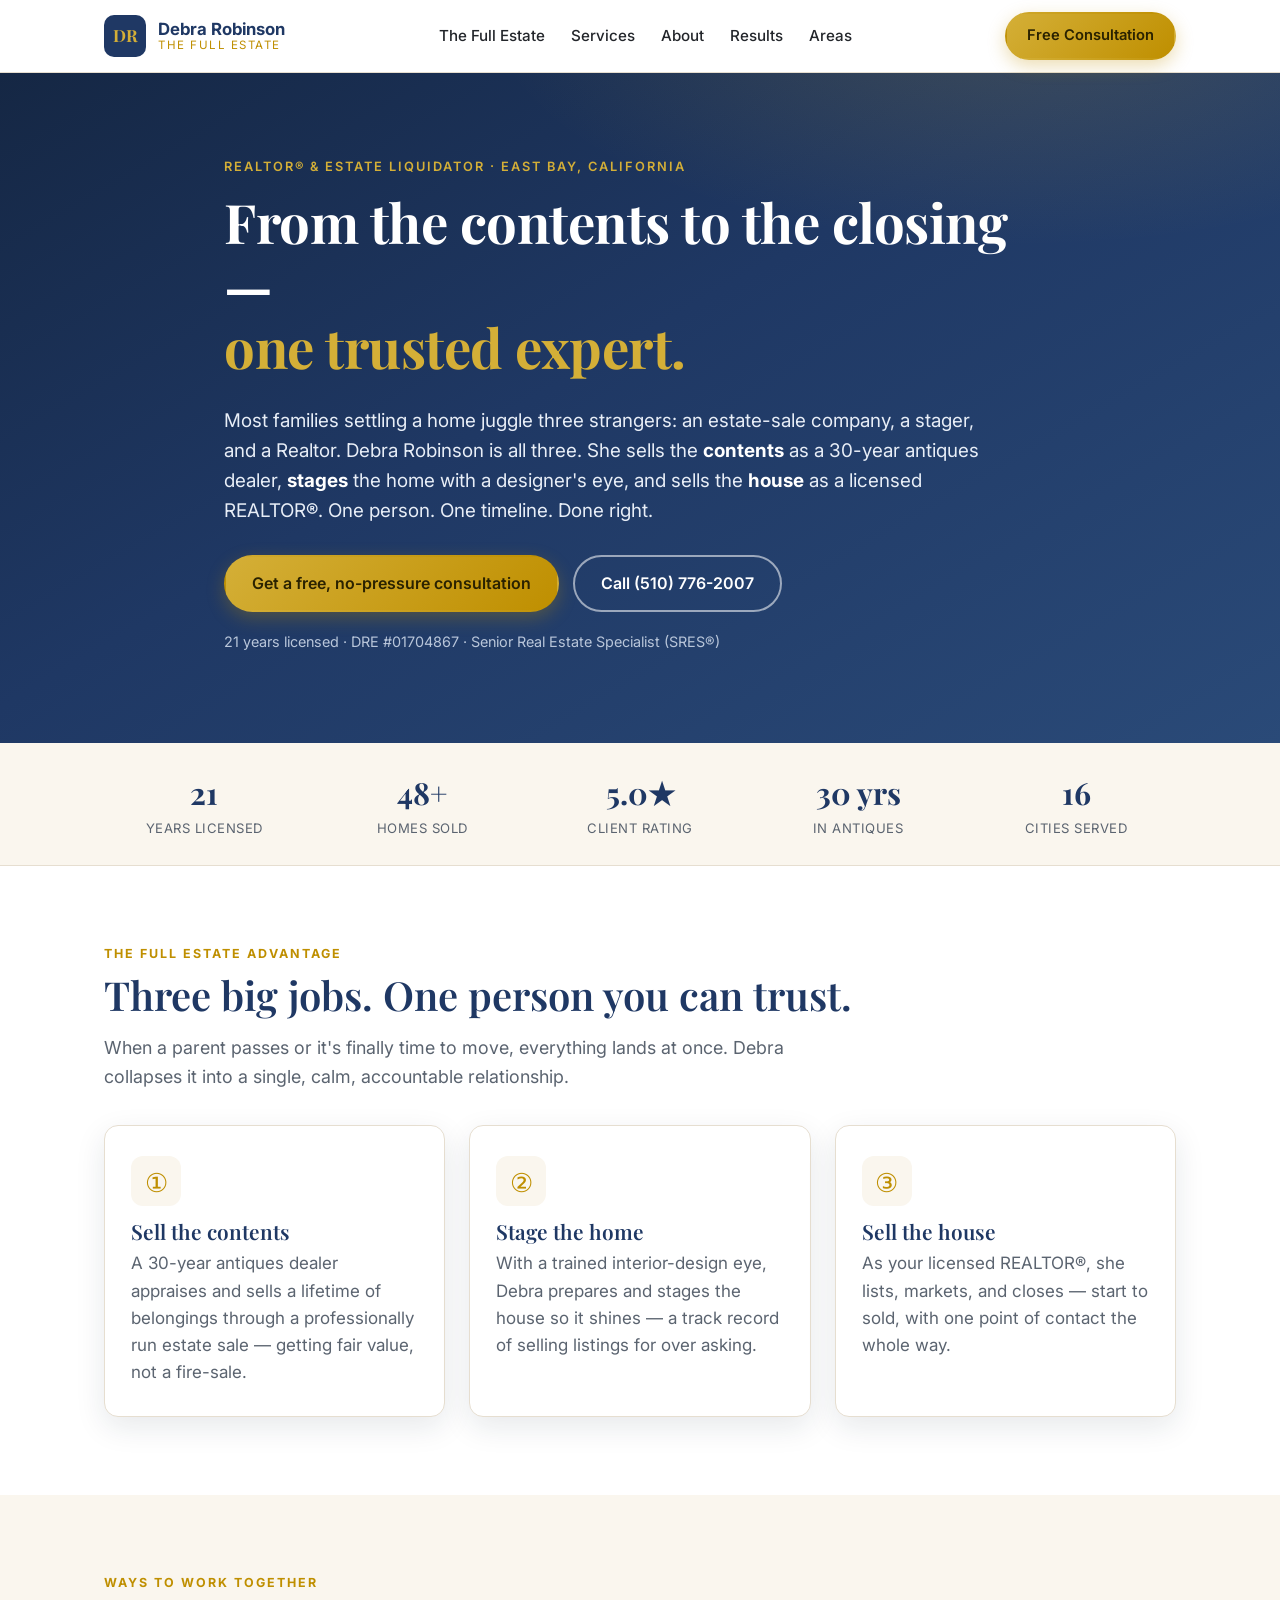
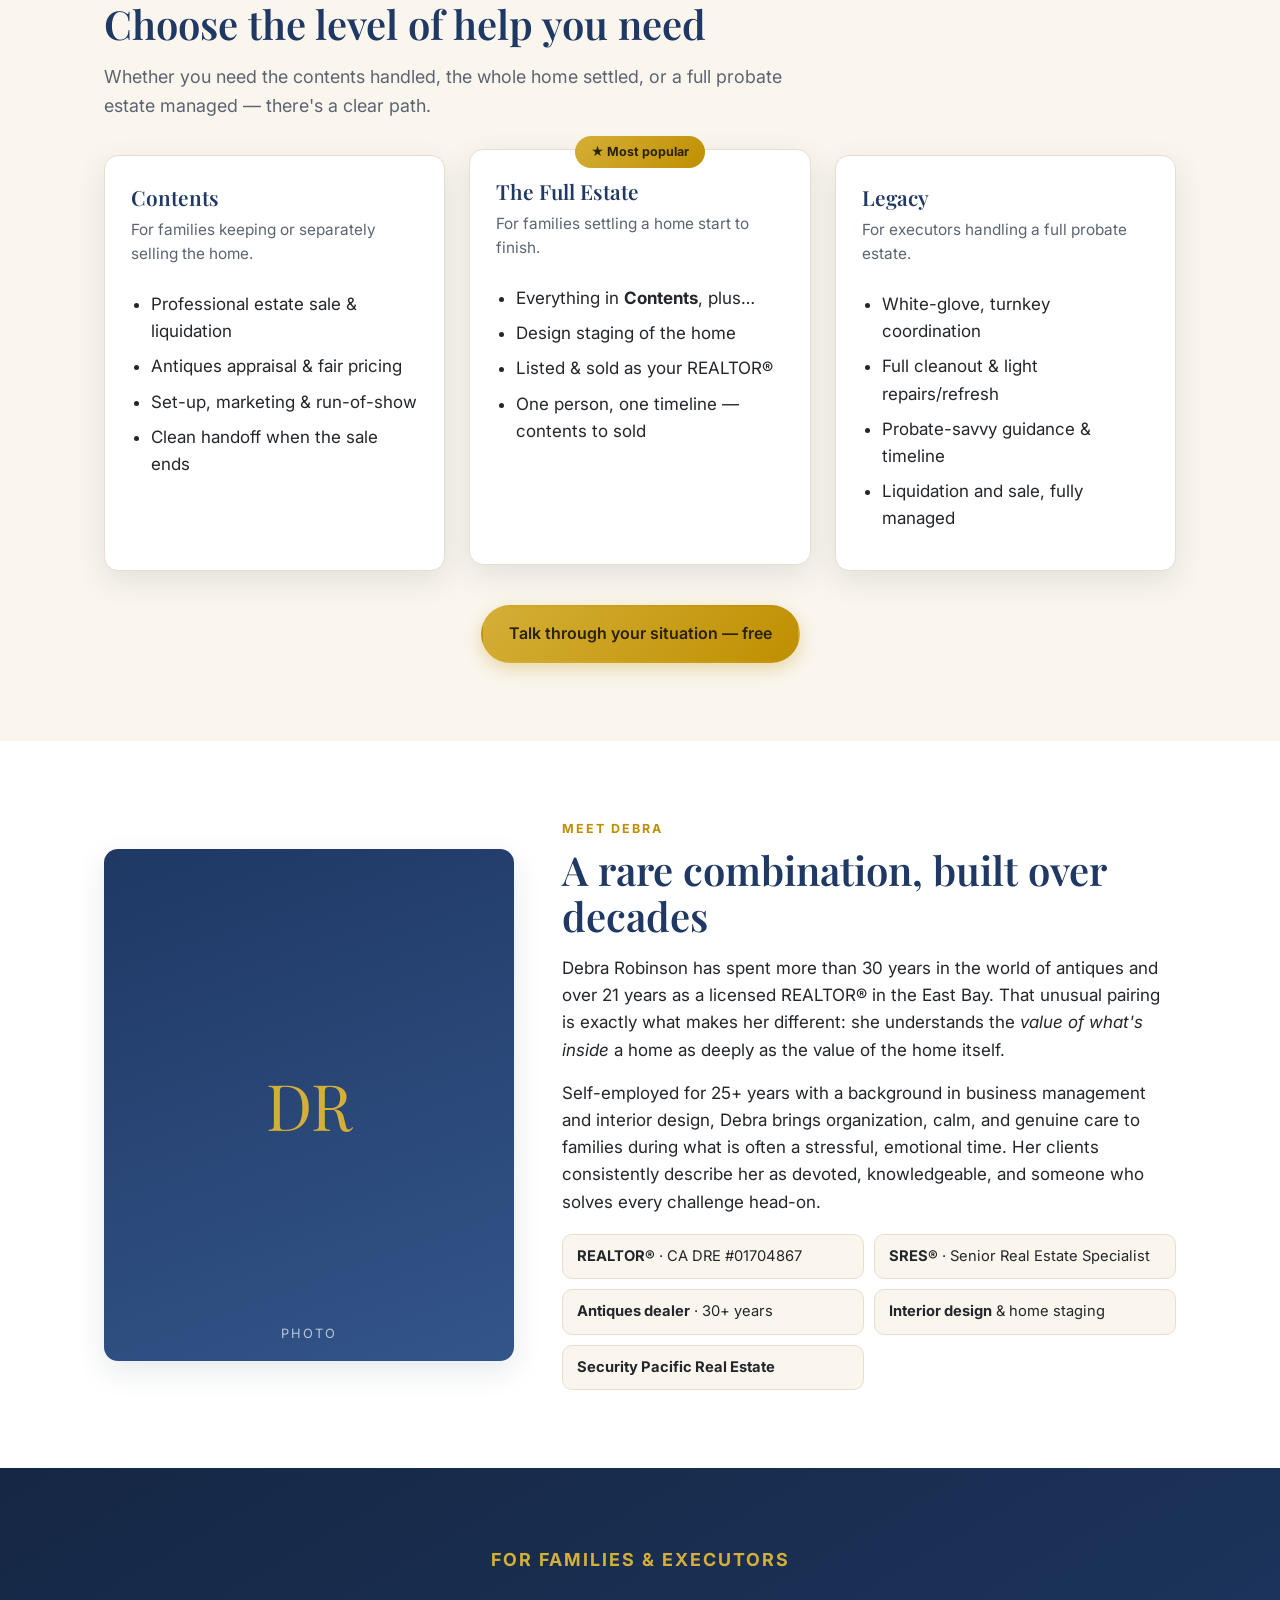
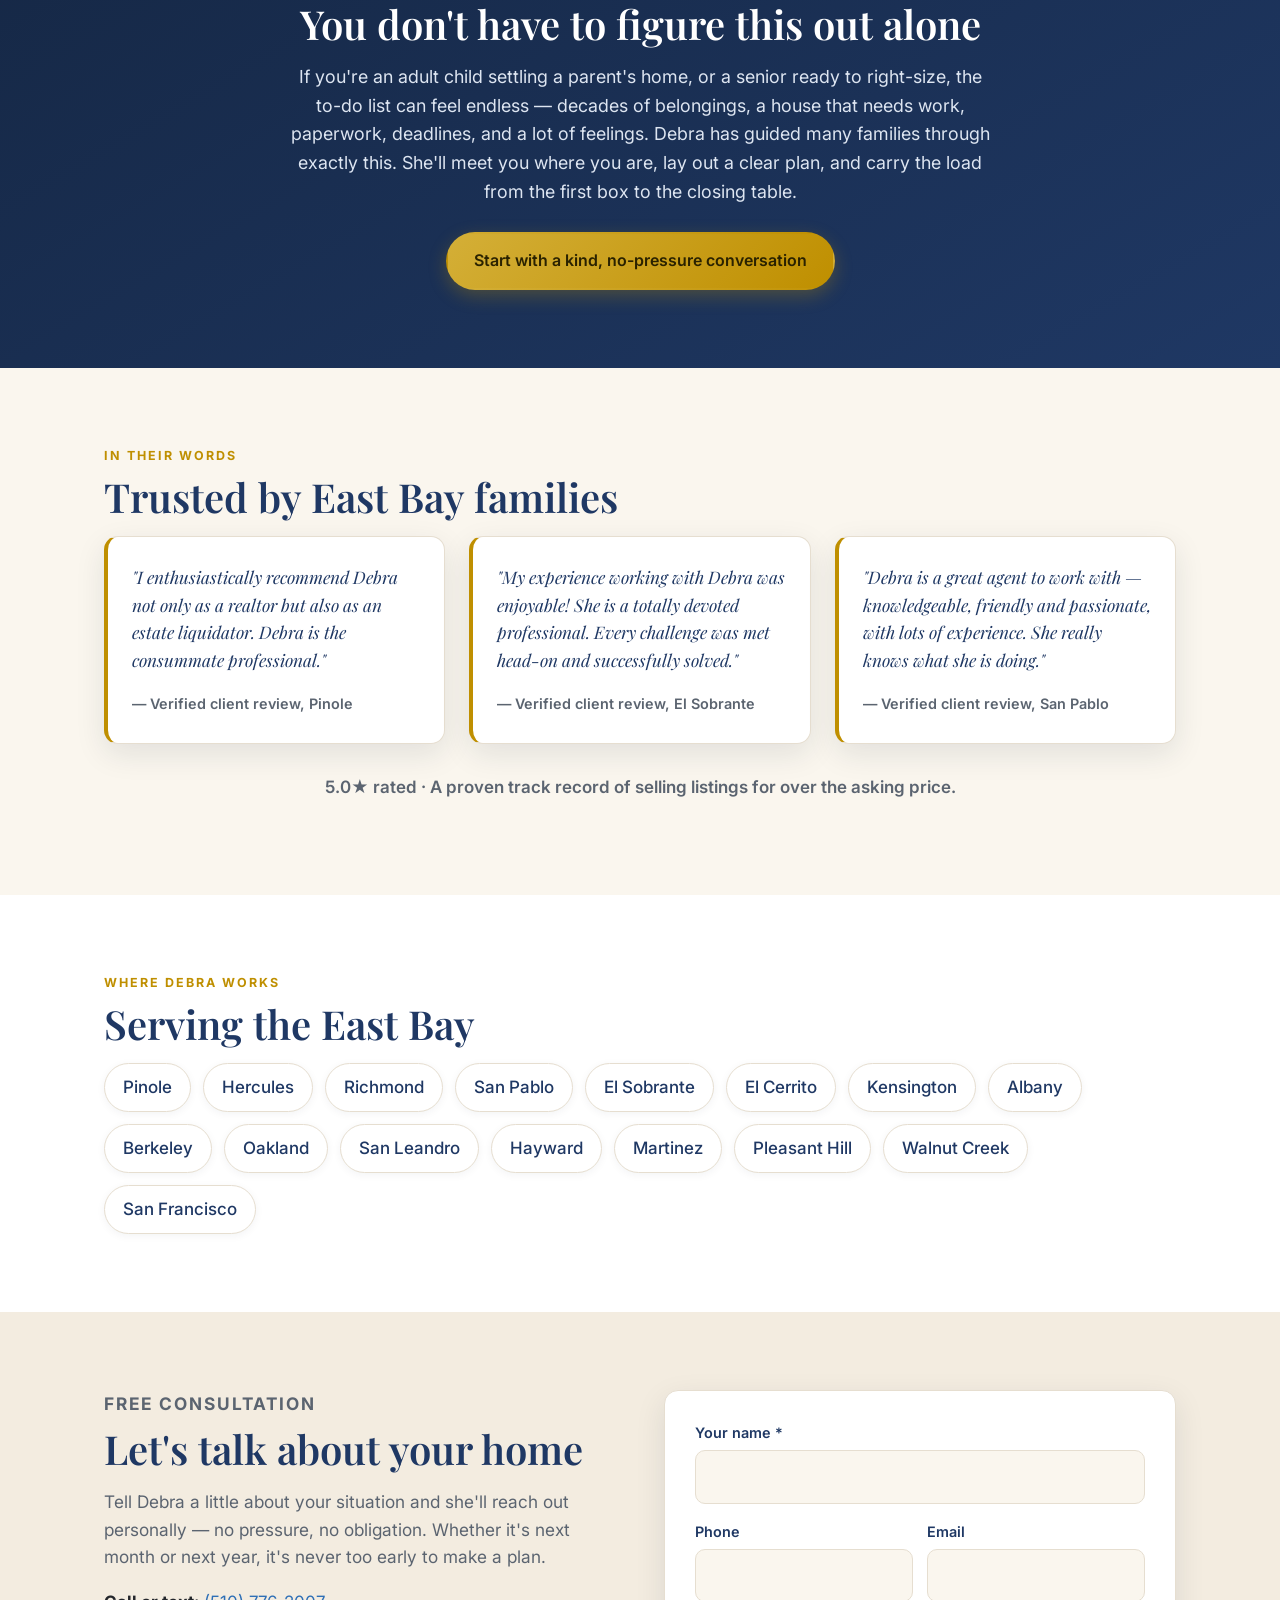
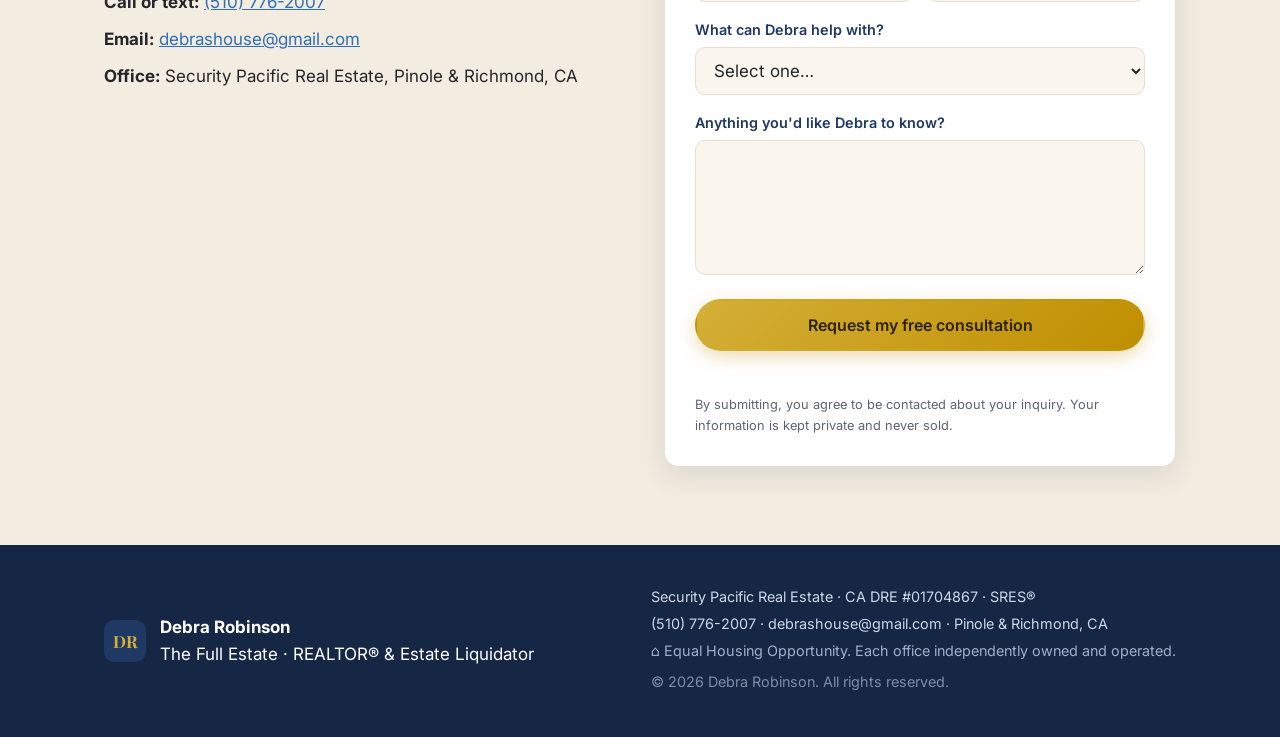
==== public/preview/index.html @ f3a30f8f "Redesign: pitch presentation at /, realtor site moved to /preview; one-time $1,000 offer, GEO educat" ====
<!DOCTYPE html>
<html lang="en">
<head>
<meta charset="utf-8" />
<meta name="viewport" content="width=device-width, initial-scale=1" />
<title>Debra Robinson | The Full Estate — REALTOR® & Estate Liquidator, East Bay CA</title>
<meta name="description" content="Debra Robinson is the East Bay's one-stop Full Estate expert: a licensed REALTOR® (DRE #01704867) and 30-year antiques dealer who sells the contents AND the house. Serving Pinole, Hercules, Richmond, El Cerrito & more. Free consultation." />
<meta name="keywords" content="estate liquidation realtor East Bay, estate sale Pinole, downsizing realtor Richmond CA, probate real estate agent Contra Costa, senior real estate specialist, sell house and contents, Debra Robinson realtor" />
<link rel="canonical" href="https://debra-robinson-realty.vercel.app/preview" />
<meta property="og:type" content="website" />
<meta property="og:title" content="Debra Robinson | The Full Estate — REALTOR® & Estate Liquidator" />
<meta property="og:description" content="One trusted local expert to handle it all — from the contents to the closing. Licensed REALTOR® and 30-year antiques dealer serving the East Bay." />
<meta property="og:image" content="https://example.com/assets/og-image.jpg" />
<meta name="twitter:card" content="summary_large_image" />
<meta name="robots" content="noindex, follow" />
<link rel="icon" href="data:image/svg+xml,%3Csvg xmlns='http://www.w3.org/2000/svg' viewBox='0 0 64 64'%3E%3Crect width='64' height='64' rx='12' fill='%231f3864'/%3E%3Ctext x='50%25' y='54%25' font-family='Georgia,serif' font-size='30' fill='%23d4af37' text-anchor='middle' dominant-baseline='middle'%3EDR%3C/text%3E%3C/svg%3E" />
<link rel="preconnect" href="https://fonts.googleapis.com">
<link rel="preconnect" href="https://fonts.gstatic.com" crossorigin>
<link href="https://fonts.googleapis.com/css2?family=Playfair+Display:wght@500;600;700&family=Inter:wght@400;500;600;700&display=swap" rel="stylesheet">
<link rel="stylesheet" href="styles.css" />
<script type="application/ld+json">
{
  "@context": "https://schema.org",
  "@type": "RealEstateAgent",
  "name": "Debra Robinson — The Full Estate",
  "description": "Licensed REALTOR® and estate liquidator serving the East Bay. Sells the contents and the house — one trusted expert from contents to closing.",
  "telephone": "+1-510-776-2007",
  "email": "debrashouse@gmail.com",
  "url": "https://example.com/",
  "image": "https://example.com/assets/og-image.jpg",
  "areaServed": ["Pinole CA","Hercules CA","Richmond CA","San Pablo CA","El Sobrante CA","El Cerrito CA","Kensington CA","Albany CA","Berkeley CA","Martinez CA","Pleasant Hill CA","Walnut Creek CA"],
  "address": {"@type":"PostalAddress","streetAddress":"2300 Henry Ave","addressLocality":"Pinole","addressRegion":"CA","postalCode":"94564","addressCountry":"US"},
  "memberOf": {"@type":"Organization","name":"Security Pacific Real Estate"},
  "knowsAbout": ["Estate liquidation","Estate sales","Antiques appraisal","Home staging","Probate real estate","Senior downsizing"],
  "identifier": {"@type":"PropertyValue","name":"CA DRE License","value":"01704867"},
  "aggregateRating": {"@type":"AggregateRating","ratingValue":"5.0","reviewCount":"4"}
}
</script>
<script type="application/ld+json">
{
  "@context":"https://schema.org",
  "@type":"FAQPage",
  "mainEntity":[
    {"@type":"Question","name":"Can one person sell both the contents of a home and the house itself?","acceptedAnswer":{"@type":"Answer","text":"Yes. Debra Robinson is both a licensed REALTOR® (DRE #01704867) and a 30-year antiques dealer, so she can run the estate sale to sell the contents and list and sell the house — all as one trusted point of contact."}},
    {"@type":"Question","name":"What areas does Debra Robinson serve?","acceptedAnswer":{"@type":"Answer","text":"Debra serves the East Bay, including Pinole, Hercules, Richmond, San Pablo, El Sobrante, El Cerrito, Kensington, Albany, Berkeley, Martinez, Pleasant Hill and Walnut Creek."}},
    {"@type":"Question","name":"Do you help families settling a parent's estate or downsizing?","acceptedAnswer":{"@type":"Answer","text":"Absolutely. As a Senior Real Estate Specialist (SRES®), Debra specializes in downsizing, inherited homes and probate situations — handling everything from liquidating the contents to staging and selling the home."}}
  ]
}
</script>
</head>
<body>
<a class="skip" href="#main">Skip to content</a>

<header class="nav" id="top">
  <div class="wrap nav-inner">
    <a class="brand" href="#top">
      <span class="brand-mark">DR</span>
      <span class="brand-text"><strong>Debra Robinson</strong><em>The Full Estate</em></span>
    </a>
    <nav class="nav-links" aria-label="Primary">
      <a href="#full-estate">The Full Estate</a>
      <a href="#services">Services</a>
      <a href="#about">About</a>
      <a href="#results">Results</a>
      <a href="#areas">Areas</a>
    </nav>
    <a class="btn btn-gold nav-cta" href="#contact">Free Consultation</a>
  </div>
</header>

<main id="main">

  <!-- HERO -->
  <section class="hero">
    <div class="wrap hero-inner">
      <p class="eyebrow">REALTOR® &amp; Estate Liquidator · East Bay, California</p>
      <h1>From the contents to the closing —<br><span class="accent">one trusted expert.</span></h1>
      <p class="lead">Most families settling a home juggle three strangers: an estate-sale company, a stager, and a Realtor. Debra Robinson is all three. She sells the <strong>contents</strong> as a 30-year antiques dealer, <strong>stages</strong> the home with a designer's eye, and sells the <strong>house</strong> as a licensed REALTOR®. One person. One timeline. Done right.</p>
      <div class="hero-cta">
        <a class="btn btn-gold" href="#contact">Get a free, no-pressure consultation</a>
        <a class="btn btn-ghost" href="tel:+15107762007">Call (510) 776-2007</a>
      </div>
      <p class="hero-fine">21 years licensed · DRE #01704867 · Senior Real Estate Specialist (SRES®)</p>
    </div>
  </section>

  <!-- TRUST BAR -->
  <section class="trust">
    <div class="wrap trust-grid">
      <div><span class="num">21</span><span class="lbl">Years licensed</span></div>
      <div><span class="num">48+</span><span class="lbl">Homes sold</span></div>
      <div><span class="num">5.0★</span><span class="lbl">Client rating</span></div>
      <div><span class="num">30 yrs</span><span class="lbl">In antiques</span></div>
      <div><span class="num">16</span><span class="lbl">Cities served</span></div>
    </div>
  </section>

  <!-- FULL ESTATE -->
  <section id="full-estate" class="section">
    <div class="wrap">
      <p class="kicker">The Full Estate Advantage</p>
      <h2>Three big jobs. One person you can trust.</h2>
      <p class="section-intro">When a parent passes or it's finally time to move, everything lands at once. Debra collapses it into a single, calm, accountable relationship.</p>
      <div class="cards-3">
        <article class="feat">
          <div class="feat-ic">①</div>
          <h3>Sell the contents</h3>
          <p>A 30-year antiques dealer appraises and sells a lifetime of belongings through a professionally run estate sale — getting fair value, not a fire-sale.</p>
        </article>
        <article class="feat">
          <div class="feat-ic">②</div>
          <h3>Stage the home</h3>
          <p>With a trained interior-design eye, Debra prepares and stages the house so it shines — a track record of selling listings for over asking.</p>
        </article>
        <article class="feat">
          <div class="feat-ic">③</div>
          <h3>Sell the house</h3>
          <p>As your licensed REALTOR®, she lists, markets, and closes — start to sold, with one point of contact the whole way.</p>
        </article>
      </div>
    </div>
  </section>

  <!-- SERVICES -->
  <section id="services" class="section section-alt">
    <div class="wrap">
      <p class="kicker">Ways to Work Together</p>
      <h2>Choose the level of help you need</h2>
      <p class="section-intro">Whether you need the contents handled, the whole home settled, or a full probate estate managed — there's a clear path.</p>
      <div class="cards-3 tiers">
        <article class="tier">
          <h3>Contents</h3>
          <p class="tier-for">For families keeping or separately selling the home.</p>
          <ul>
            <li>Professional estate sale &amp; liquidation</li>
            <li>Antiques appraisal &amp; fair pricing</li>
            <li>Set-up, marketing &amp; run-of-show</li>
            <li>Clean handoff when the sale ends</li>
          </ul>
        </article>
        <article class="tier tier-flagship">
          <div class="flag">★ Most popular</div>
          <h3>The Full Estate</h3>
          <p class="tier-for">For families settling a home start to finish.</p>
          <ul>
            <li>Everything in <strong>Contents</strong>, plus…</li>
            <li>Design staging of the home</li>
            <li>Listed &amp; sold as your REALTOR®</li>
            <li>One person, one timeline — contents to sold</li>
          </ul>
        </article>
        <article class="tier">
          <h3>Legacy</h3>
          <p class="tier-for">For executors handling a full probate estate.</p>
          <ul>
            <li>White-glove, turnkey coordination</li>
            <li>Full cleanout &amp; light repairs/refresh</li>
            <li>Probate-savvy guidance &amp; timeline</li>
            <li>Liquidation and sale, fully managed</li>
          </ul>
        </article>
      </div>
      <div class="center"><a class="btn btn-gold" href="#contact">Talk through your situation — free</a></div>
    </div>
  </section>

  <!-- ABOUT -->
  <section id="about" class="section">
    <div class="wrap about-grid">
      <div class="about-photo" aria-hidden="true"><span>DR</span><em>Photo</em></div>
      <div class="about-text">
        <p class="kicker">Meet Debra</p>
        <h2>A rare combination, built over decades</h2>
        <p>Debra Robinson has spent more than 30 years in the world of antiques and over 21 years as a licensed REALTOR® in the East Bay. That unusual pairing is exactly what makes her different: she understands the <em>value of what's inside</em> a home as deeply as the value of the home itself.</p>
        <p>Self-employed for 25+ years with a background in business management and interior design, Debra brings organization, calm, and genuine care to families during what is often a stressful, emotional time. Her clients consistently describe her as devoted, knowledgeable, and someone who solves every challenge head-on.</p>
        <ul class="creds">
          <li><strong>REALTOR®</strong> · CA DRE #01704867</li>
          <li><strong>SRES®</strong> · Senior Real Estate Specialist</li>
          <li><strong>Antiques dealer</strong> · 30+ years</li>
          <li><strong>Interior design</strong> &amp; home staging</li>
          <li><strong>Security Pacific Real Estate</strong></li>
        </ul>
      </div>
    </div>
  </section>

  <!-- FOR FAMILIES -->
  <section class="section section-navy">
    <div class="wrap families">
      <p class="kicker light">For Families &amp; Executors</p>
      <h2>You don't have to figure this out alone</h2>
      <p>If you're an adult child settling a parent's home, or a senior ready to right-size, the to-do list can feel endless — decades of belongings, a house that needs work, paperwork, deadlines, and a lot of feelings. Debra has guided many families through exactly this. She'll meet you where you are, lay out a clear plan, and carry the load from the first box to the closing table.</p>
      <a class="btn btn-gold" href="#contact">Start with a kind, no-pressure conversation</a>
    </div>
  </section>

  <!-- RESULTS / TESTIMONIALS -->
  <section id="results" class="section section-alt">
    <div class="wrap">
      <p class="kicker">In Their Words</p>
      <h2>Trusted by East Bay families</h2>
      <div class="reviews">
        <blockquote>
          <p>"I enthusiastically recommend Debra not only as a realtor but also as an estate liquidator. Debra is the consummate professional."</p>
          <cite>— Verified client review, Pinole</cite>
        </blockquote>
        <blockquote>
          <p>"My experience working with Debra was enjoyable! She is a totally devoted professional. Every challenge was met head-on and successfully solved."</p>
          <cite>— Verified client review, El Sobrante</cite>
        </blockquote>
        <blockquote>
          <p>"Debra is a great agent to work with — knowledgeable, friendly and passionate, with lots of experience. She really knows what she is doing."</p>
          <cite>— Verified client review, San Pablo</cite>
        </blockquote>
      </div>
      <p class="results-note">5.0★ rated · A proven track record of selling listings for over the asking price.</p>
    </div>
  </section>

  <!-- AREAS -->
  <section id="areas" class="section">
    <div class="wrap">
      <p class="kicker">Where Debra Works</p>
      <h2>Serving the East Bay</h2>
      <div class="chips">
        <span>Pinole</span><span>Hercules</span><span>Richmond</span><span>San Pablo</span>
        <span>El Sobrante</span><span>El Cerrito</span><span>Kensington</span><span>Albany</span>
        <span>Berkeley</span><span>Oakland</span><span>San Leandro</span><span>Hayward</span>
        <span>Martinez</span><span>Pleasant Hill</span><span>Walnut Creek</span><span>San Francisco</span>
      </div>
    </div>
  </section>

  <!-- CONTACT / LEAD FORM -->
  <section id="contact" class="section section-cream">
    <div class="wrap contact-grid">
      <div class="contact-copy">
        <p class="kicker">Free Consultation</p>
        <h2>Let's talk about your home</h2>
        <p>Tell Debra a little about your situation and she'll reach out personally — no pressure, no obligation. Whether it's next month or next year, it's never too early to make a plan.</p>
        <ul class="contact-list">
          <li><strong>Call or text:</strong> <a href="tel:+15107762007">(510) 776-2007</a></li>
          <li><strong>Email:</strong> <a href="mailto:debrashouse@gmail.com">debrashouse@gmail.com</a></li>
          <li><strong>Office:</strong> Security Pacific Real Estate, Pinole &amp; Richmond, CA</li>
        </ul>
      </div>
      <form id="lead-form" class="lead-form" novalidate>
        <div class="field">
          <label for="name">Your name *</label>
          <input id="name" name="name" type="text" required autocomplete="name" />
        </div>
        <div class="two">
          <div class="field">
            <label for="phone">Phone</label>
            <input id="phone" name="phone" type="tel" autocomplete="tel" />
          </div>
          <div class="field">
            <label for="email">Email</label>
            <input id="email" name="email" type="email" autocomplete="email" />
          </div>
        </div>
        <div class="field">
          <label for="situation">What can Debra help with?</label>
          <select id="situation" name="situation">
            <option value="">Select one…</option>
            <option>Settling a parent's / family estate</option>
            <option>Downsizing or right-sizing</option>
            <option>Estate sale / liquidation only</option>
            <option>Selling a home</option>
            <option>Buying a home</option>
            <option>Just exploring / not sure yet</option>
          </select>
        </div>
        <div class="field">
          <label for="message">Anything you'd like Debra to know?</label>
          <textarea id="message" name="message" rows="4"></textarea>
        </div>
        <button class="btn btn-gold btn-block" type="submit" id="lead-submit">Request my free consultation</button>
        <p class="form-status" id="form-status" role="status" aria-live="polite"></p>
        <p class="form-fine">By submitting, you agree to be contacted about your inquiry. Your information is kept private and never sold.</p>
      </form>
    </div>
  </section>

</main>

<footer class="footer">
  <div class="wrap footer-inner">
    <div class="footer-brand">
      <span class="brand-mark">DR</span>
      <div><strong>Debra Robinson</strong><br>The Full Estate · REALTOR® &amp; Estate Liquidator</div>
    </div>
    <div class="footer-meta">
      <p>Security Pacific Real Estate · CA DRE #01704867 · SRES®</p>
      <p>(510) 776-2007 · debrashouse@gmail.com · Pinole &amp; Richmond, CA</p>
      <p class="eho">⌂ Equal Housing Opportunity. Each office independently owned and operated.</p>
      <p class="copy">© <span id="yr"></span> Debra Robinson. All rights reserved.</p>
    </div>
  </div>
</footer>

<script src="config.js"></script>
<script src="main.js"></script>
</body>
</html>
---- public/preview/styles.css ----
:root{
  --navy:#1f3864; --navy-deep:#152744; --steel:#2e6fb6; --gold:#bf8f00; --gold-soft:#d4af37;
  --ink:#23262b; --muted:#5b6470; --cream:#faf6ee; --cream-2:#f3ece0; --line:#e6ded0;
  --white:#ffffff; --green:#5a7d52; --shadow:0 10px 30px rgba(20,35,60,.10);
  --radius:14px; --maxw:1120px;
  --serif:'Playfair Display',Georgia,serif; --sans:'Inter',system-ui,-apple-system,Segoe UI,Roboto,sans-serif;
}
*{box-sizing:border-box}
html{scroll-behavior:smooth}
body{margin:0;font-family:var(--sans);color:var(--ink);background:var(--white);line-height:1.6;font-size:17px;-webkit-font-smoothing:antialiased}
.wrap{max-width:var(--maxw);margin:0 auto;padding:0 24px}
img{max-width:100%}
a{color:var(--steel)}
.skip{position:absolute;left:-9999px}
.skip:focus{left:12px;top:12px;background:#fff;padding:10px 14px;border-radius:8px;z-index:200}

h1,h2,h3{font-family:var(--serif);color:var(--navy);line-height:1.15;margin:0 0 .4em}
h1{font-size:clamp(2.1rem,5vw,3.4rem);font-weight:700;letter-spacing:-.5px}
h2{font-size:clamp(1.7rem,3.4vw,2.5rem);font-weight:600}
h3{font-size:1.3rem;font-weight:600}
p{margin:0 0 1rem}

/* Buttons */
.btn{display:inline-block;font-family:var(--sans);font-weight:600;font-size:1rem;padding:14px 26px;border-radius:999px;text-decoration:none;cursor:pointer;border:2px solid transparent;transition:transform .12s ease,box-shadow .12s ease,background .12s ease;text-align:center}
.btn:hover{transform:translateY(-2px)}
.btn-gold{background:linear-gradient(135deg,var(--gold-soft),var(--gold));color:#2a2200;box-shadow:0 6px 18px rgba(191,143,0,.30)}
.btn-gold:hover{box-shadow:0 10px 26px rgba(191,143,0,.42)}
.btn-ghost{background:transparent;color:#fff;border-color:rgba(255,255,255,.55)}
.btn-ghost:hover{background:rgba(255,255,255,.12)}
.btn-block{width:100%}
.center{text-align:center;margin-top:34px}

/* Nav */
.nav{position:sticky;top:0;z-index:100;background:rgba(255,255,255,.92);backdrop-filter:blur(10px);border-bottom:1px solid var(--line)}
.nav-inner{display:flex;align-items:center;justify-content:space-between;gap:18px;padding-top:12px;padding-bottom:12px}
.brand{display:flex;align-items:center;gap:12px;text-decoration:none}
.brand-mark{width:42px;height:42px;border-radius:10px;background:var(--navy);color:var(--gold-soft);font-family:var(--serif);font-weight:700;display:grid;place-items:center;font-size:1.05rem;flex:none}
.brand-text{display:flex;flex-direction:column;line-height:1.1}
.brand-text strong{color:var(--navy);font-size:1.05rem}
.brand-text em{color:var(--gold);font-style:normal;font-size:.72rem;letter-spacing:1.5px;text-transform:uppercase}
.nav-links{display:flex;gap:26px}
.nav-links a{color:var(--ink);text-decoration:none;font-weight:500;font-size:.95rem}
.nav-links a:hover{color:var(--steel)}
.nav-cta{padding:10px 20px;font-size:.92rem}

/* Hero */
.hero{position:relative;color:#fff;background:linear-gradient(150deg,var(--navy-deep) 0%,var(--navy) 45%,#2a4a78 100%);overflow:hidden}
.hero::after{content:"";position:absolute;inset:0;background:radial-gradient(900px 400px at 80% -10%,rgba(212,175,55,.18),transparent 60%);pointer-events:none}
.hero-inner{position:relative;padding:84px 24px 90px;max-width:880px}
.eyebrow{color:var(--gold-soft);font-weight:600;letter-spacing:2px;text-transform:uppercase;font-size:.8rem;margin-bottom:14px}
.hero h1{color:#fff;margin-bottom:.5em}
.hero .accent{color:var(--gold-soft)}
.lead{font-size:1.18rem;color:#e8eef7;max-width:760px}
.lead strong{color:#fff}
.hero-cta{display:flex;flex-wrap:wrap;gap:14px;margin:28px 0 18px}
.hero-fine{color:#b9c6da;font-size:.9rem;margin:0}

/* Trust bar */
.trust{background:var(--cream);border-bottom:1px solid var(--line)}
.trust-grid{display:flex;flex-wrap:wrap;justify-content:space-between;gap:18px;padding:26px 24px}
.trust-grid>div{flex:1 1 120px;text-align:center}
.trust .num{display:block;font-family:var(--serif);font-size:1.9rem;font-weight:700;color:var(--navy)}
.trust .lbl{display:block;font-size:.82rem;letter-spacing:.5px;text-transform:uppercase;color:var(--muted)}

/* Sections */
.section{padding:78px 0}
.section-alt{background:var(--cream)}
.section-cream{background:var(--cream-2)}
.kicker{color:var(--gold);font-weight:700;letter-spacing:2px;text-transform:uppercase;font-size:.78rem;margin-bottom:8px}
.kicker.light{color:var(--gold-soft)}
.section-intro{font-size:1.12rem;color:var(--muted);max-width:720px;margin-bottom:34px}

/* 3 cards */
.cards-3{display:grid;grid-template-columns:repeat(3,1fr);gap:24px}
.feat{background:#fff;border:1px solid var(--line);border-radius:var(--radius);padding:30px 26px;box-shadow:var(--shadow)}
.feat-ic{font-family:var(--serif);font-size:1.6rem;color:var(--gold);width:50px;height:50px;border-radius:12px;background:var(--cream);display:grid;place-items:center;margin-bottom:14px}
.feat h3{margin-bottom:.3em}
.feat p{color:var(--muted);margin:0}

/* Tiers */
.tiers .tier{background:#fff;border:1px solid var(--line);border-radius:var(--radius);padding:30px 26px;box-shadow:var(--shadow);position:relative;display:flex;flex-direction:column}
.tier h3{color:var(--navy)}
.tier-for{color:var(--muted);font-size:.96rem;min-height:48px}
.tier ul{margin:8px 0 0;padding-left:20px}
.tier li{margin-bottom:8px;color:var(--ink)}
.tier-flagship{border:2px solid var(--gold);box-shadow:0 16px 40px rgba(191,143,0,.18);transform:translateY(-6px)}
.flag{position:absolute;top:-14px;left:50%;transform:translateX(-50%);background:linear-gradient(135deg,var(--gold-soft),var(--gold));color:#2a2200;font-weight:700;font-size:.78rem;padding:6px 16px;border-radius:999px;white-space:nowrap}

/* About */
.about-grid{display:grid;grid-template-columns:0.8fr 1.2fr;gap:48px;align-items:center}
.about-photo{aspect-ratio:4/5;border-radius:var(--radius);background:linear-gradient(160deg,var(--navy),#33558a);color:#fff;display:grid;place-items:center;position:relative;box-shadow:var(--shadow)}
.about-photo span{font-family:var(--serif);font-size:4rem;color:var(--gold-soft)}
.about-photo em{position:absolute;bottom:16px;font-style:normal;font-size:.8rem;letter-spacing:2px;text-transform:uppercase;color:#b9c6da}
.creds{list-style:none;padding:0;margin:18px 0 0;display:grid;grid-template-columns:1fr 1fr;gap:10px}
.creds li{background:var(--cream);border:1px solid var(--line);border-radius:10px;padding:10px 14px;font-size:.92rem}

/* Navy CTA band */
.section-navy{background:linear-gradient(150deg,var(--navy-deep),var(--navy));color:#fff;text-align:center}
.section-navy h2{color:#fff}
.families{max-width:760px;margin:0 auto}
.families p{color:#dde5f1;font-size:1.12rem;margin-bottom:26px}

/* Reviews */
.reviews{display:grid;grid-template-columns:repeat(3,1fr);gap:24px}
.reviews blockquote{margin:0;background:#fff;border:1px solid var(--line);border-left:4px solid var(--gold);border-radius:var(--radius);padding:26px 24px;box-shadow:var(--shadow)}
.reviews p{font-family:var(--serif);font-size:1.08rem;color:var(--navy);font-style:italic}
.reviews cite{color:var(--muted);font-style:normal;font-size:.9rem;font-weight:600}
.results-note{text-align:center;margin-top:30px;color:var(--muted);font-weight:600}

/* Chips */
.chips{display:flex;flex-wrap:wrap;gap:12px}
.chips span{background:#fff;border:1px solid var(--line);border-radius:999px;padding:10px 18px;font-weight:500;color:var(--navy);box-shadow:0 2px 8px rgba(20,35,60,.05)}

/* Contact */
.contact-grid{display:grid;grid-template-columns:1fr 1fr;gap:48px;align-items:start}
.contact-copy p{color:var(--muted);font-size:1.08rem}
.contact-list{list-style:none;padding:0;margin:18px 0 0}
.contact-list li{margin-bottom:10px}
.lead-form{background:#fff;border:1px solid var(--line);border-radius:var(--radius);padding:30px;box-shadow:var(--shadow)}
.field{margin-bottom:16px}
.field label{display:block;font-weight:600;font-size:.9rem;margin-bottom:6px;color:var(--navy)}
.field input,.field select,.field textarea{width:100%;padding:12px 14px;border:1px solid var(--line);border-radius:10px;font:inherit;background:var(--cream);color:var(--ink)}
.field input:focus,.field select:focus,.field textarea:focus{outline:2px solid var(--steel);outline-offset:1px;background:#fff}
.two{display:grid;grid-template-columns:1fr 1fr;gap:14px}
.form-status{margin:14px 0 0;font-weight:600;min-height:1.2em}
.form-status.ok{color:var(--green)}
.form-status.err{color:#b3261e}
.form-fine{font-size:.8rem;color:var(--muted);margin:10px 0 0}

/* Footer */
.footer{background:var(--navy-deep);color:#cdd7e6;padding:40px 0}
.footer-inner{display:flex;flex-wrap:wrap;justify-content:space-between;gap:24px;align-items:center}
.footer-brand{display:flex;align-items:center;gap:14px;color:#fff}
.footer-meta p{margin:0 0 4px;font-size:.9rem}
.footer-meta .eho{color:#9fb0c7}
.footer-meta .copy{color:#7d8da6;margin-top:8px}
.footer a{color:#cdd7e6}

/* Responsive */
@media(max-width:900px){
  .nav-links{display:none}
  .cards-3,.reviews{grid-template-columns:1fr}
  .about-grid,.contact-grid{grid-template-columns:1fr;gap:30px}
  .tier-flagship{transform:none}
  .creds{grid-template-columns:1fr}
  .section{padding:58px 0}
  .about-photo{max-width:340px;margin:0 auto}
}
@media(max-width:520px){
  .two{grid-template-columns:1fr}
  .trust-grid>div{flex-basis:40%}
  .nav-cta{display:none}
}
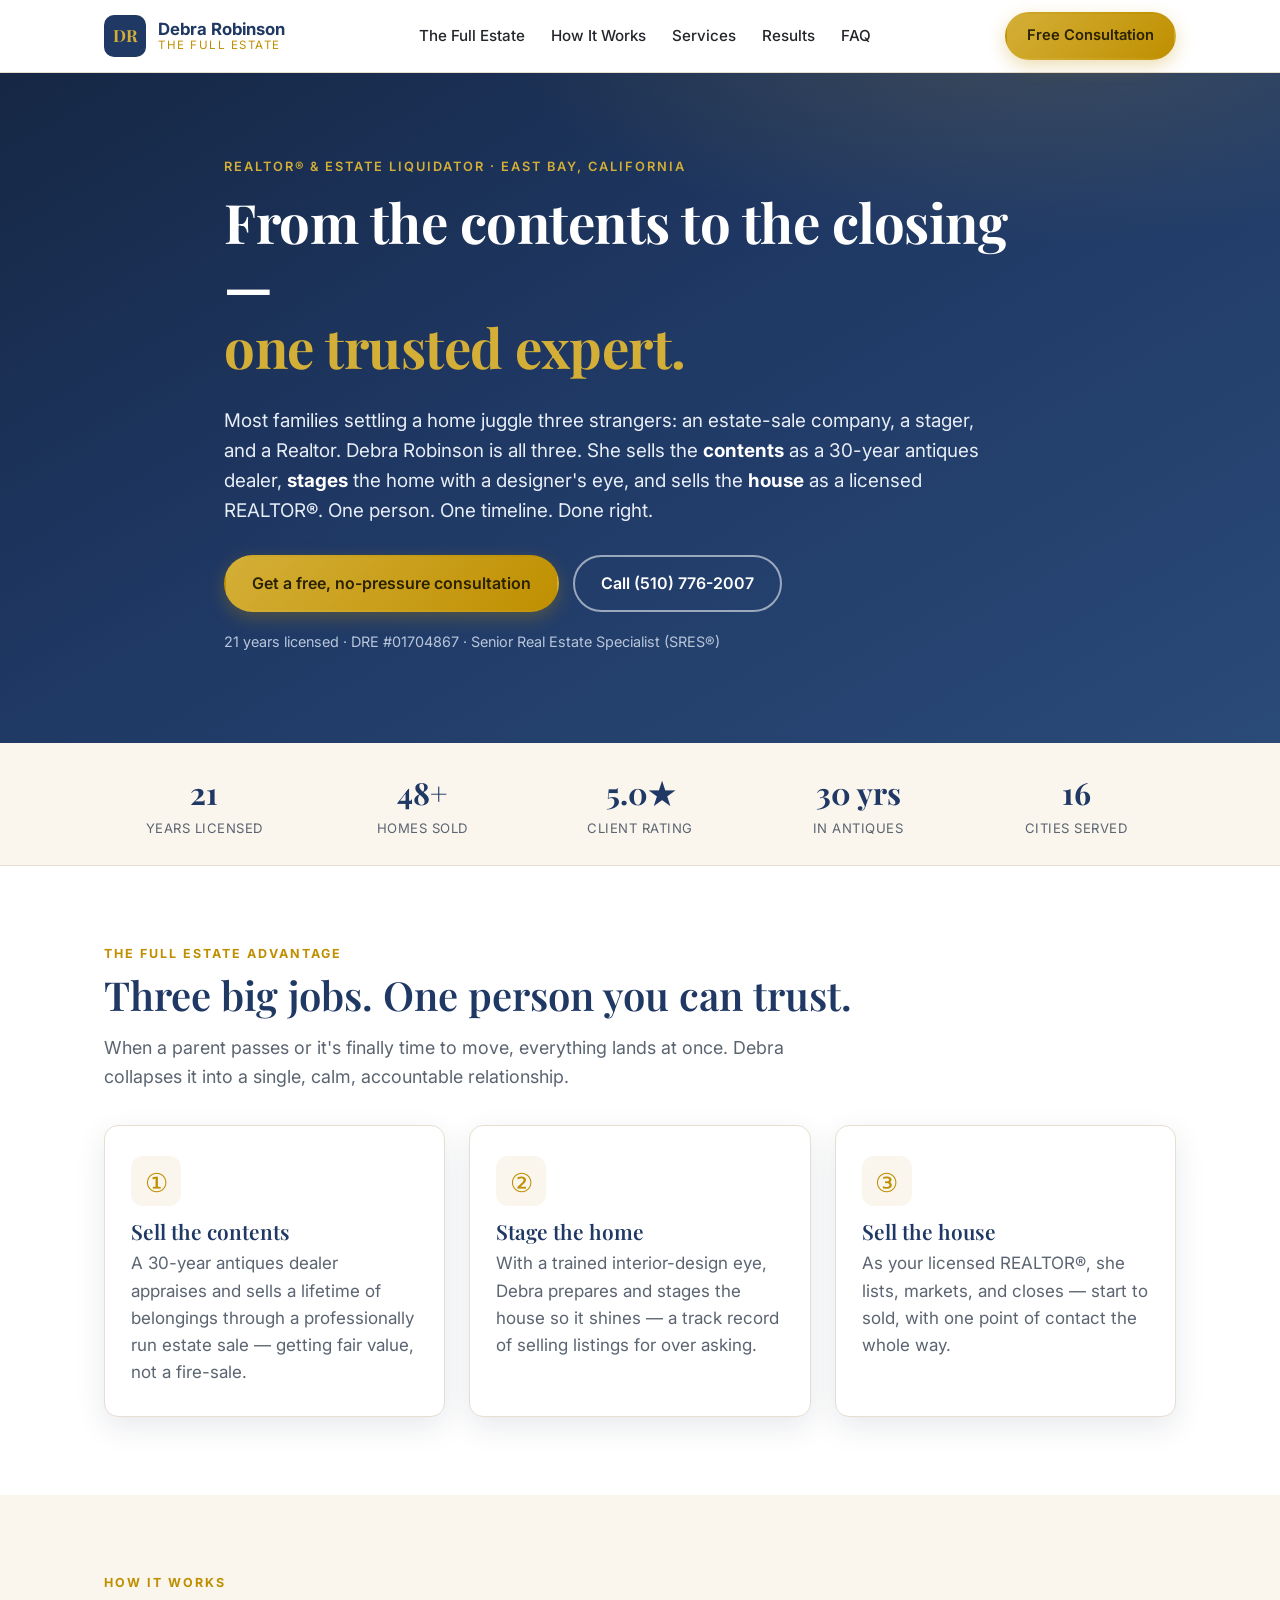
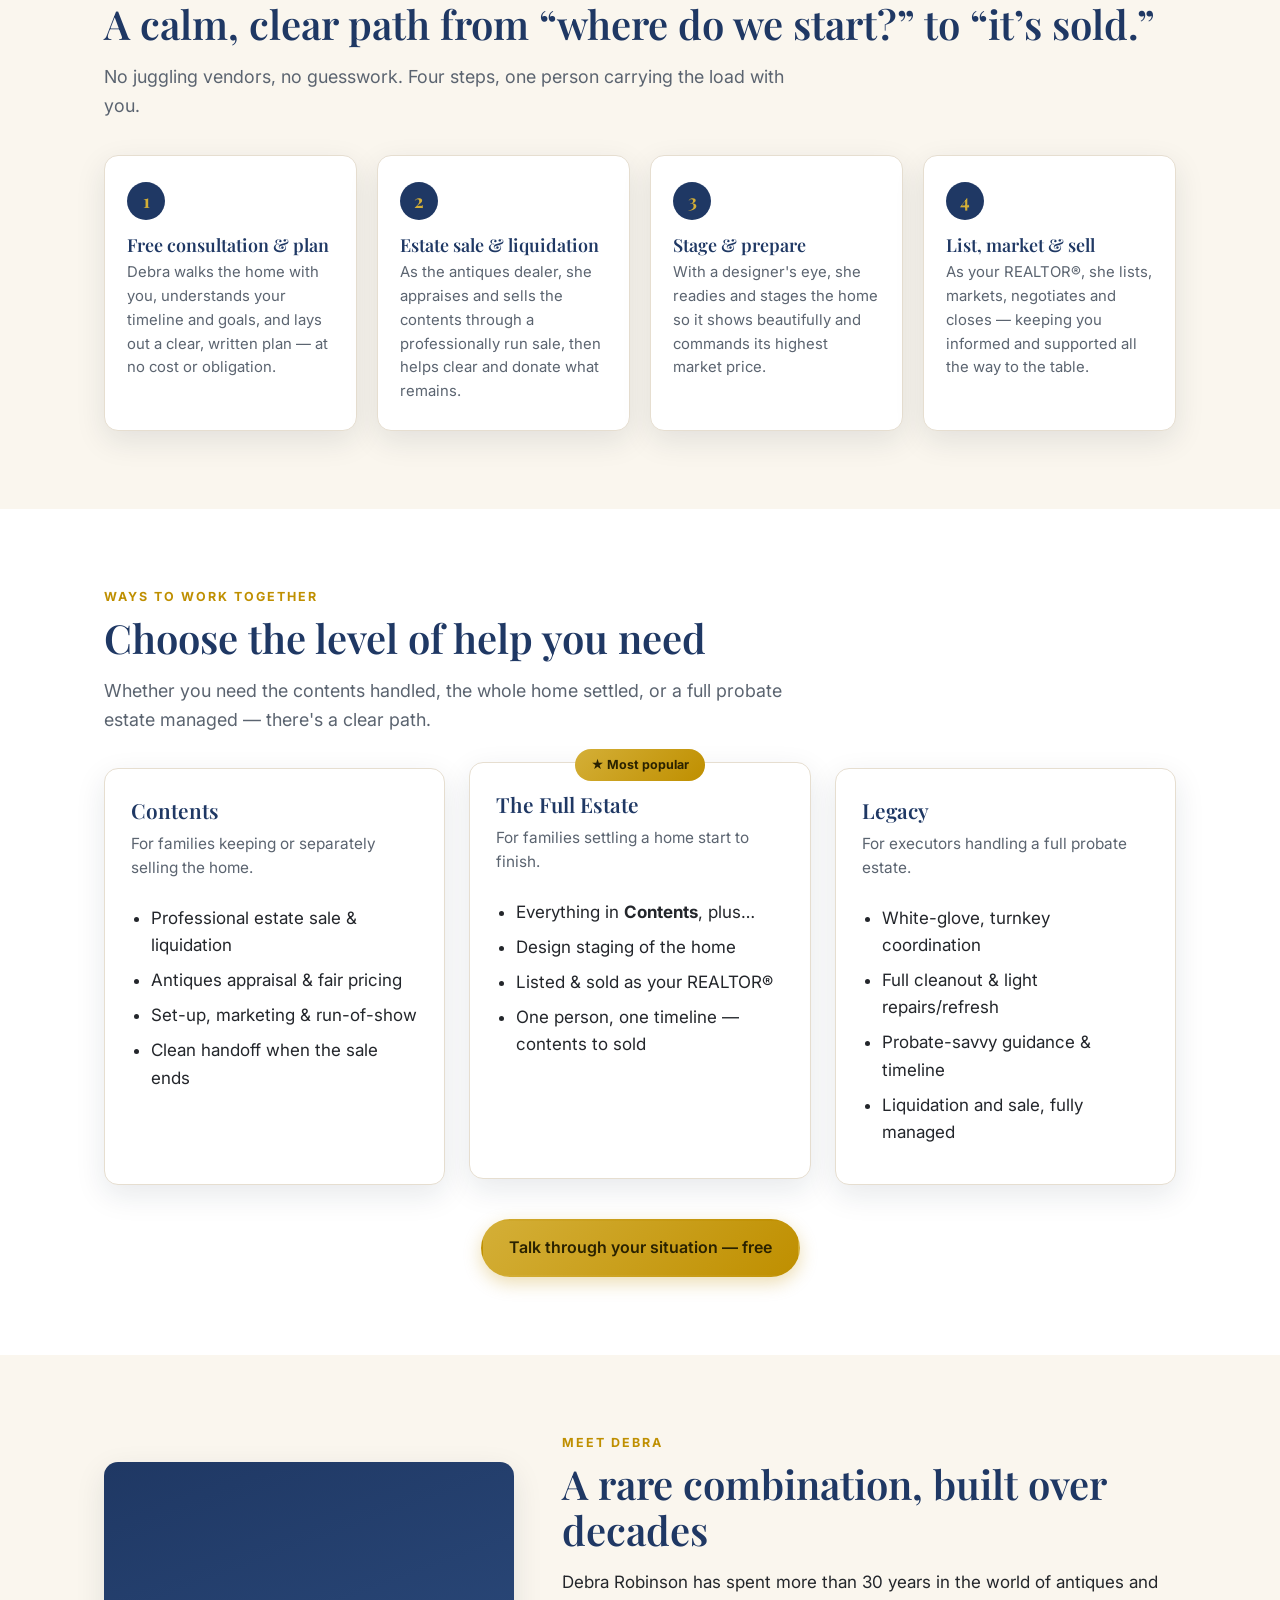
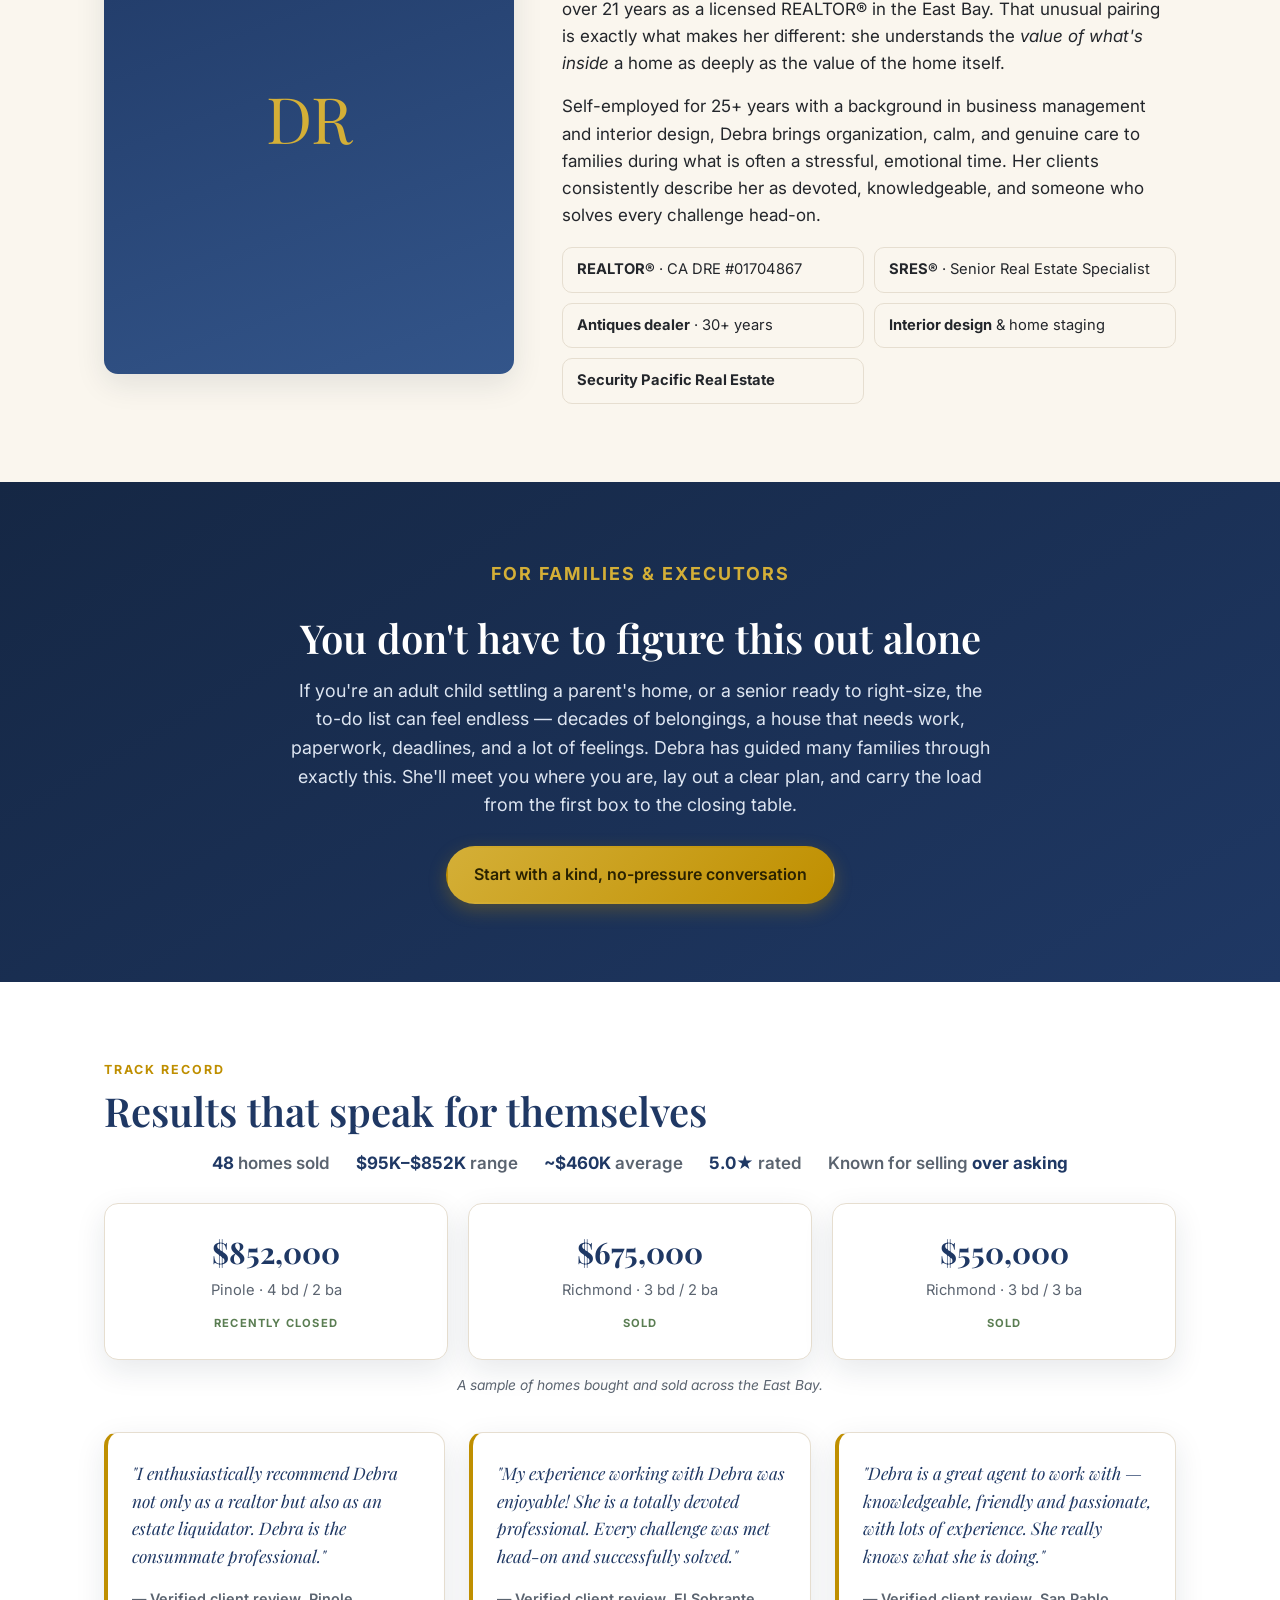
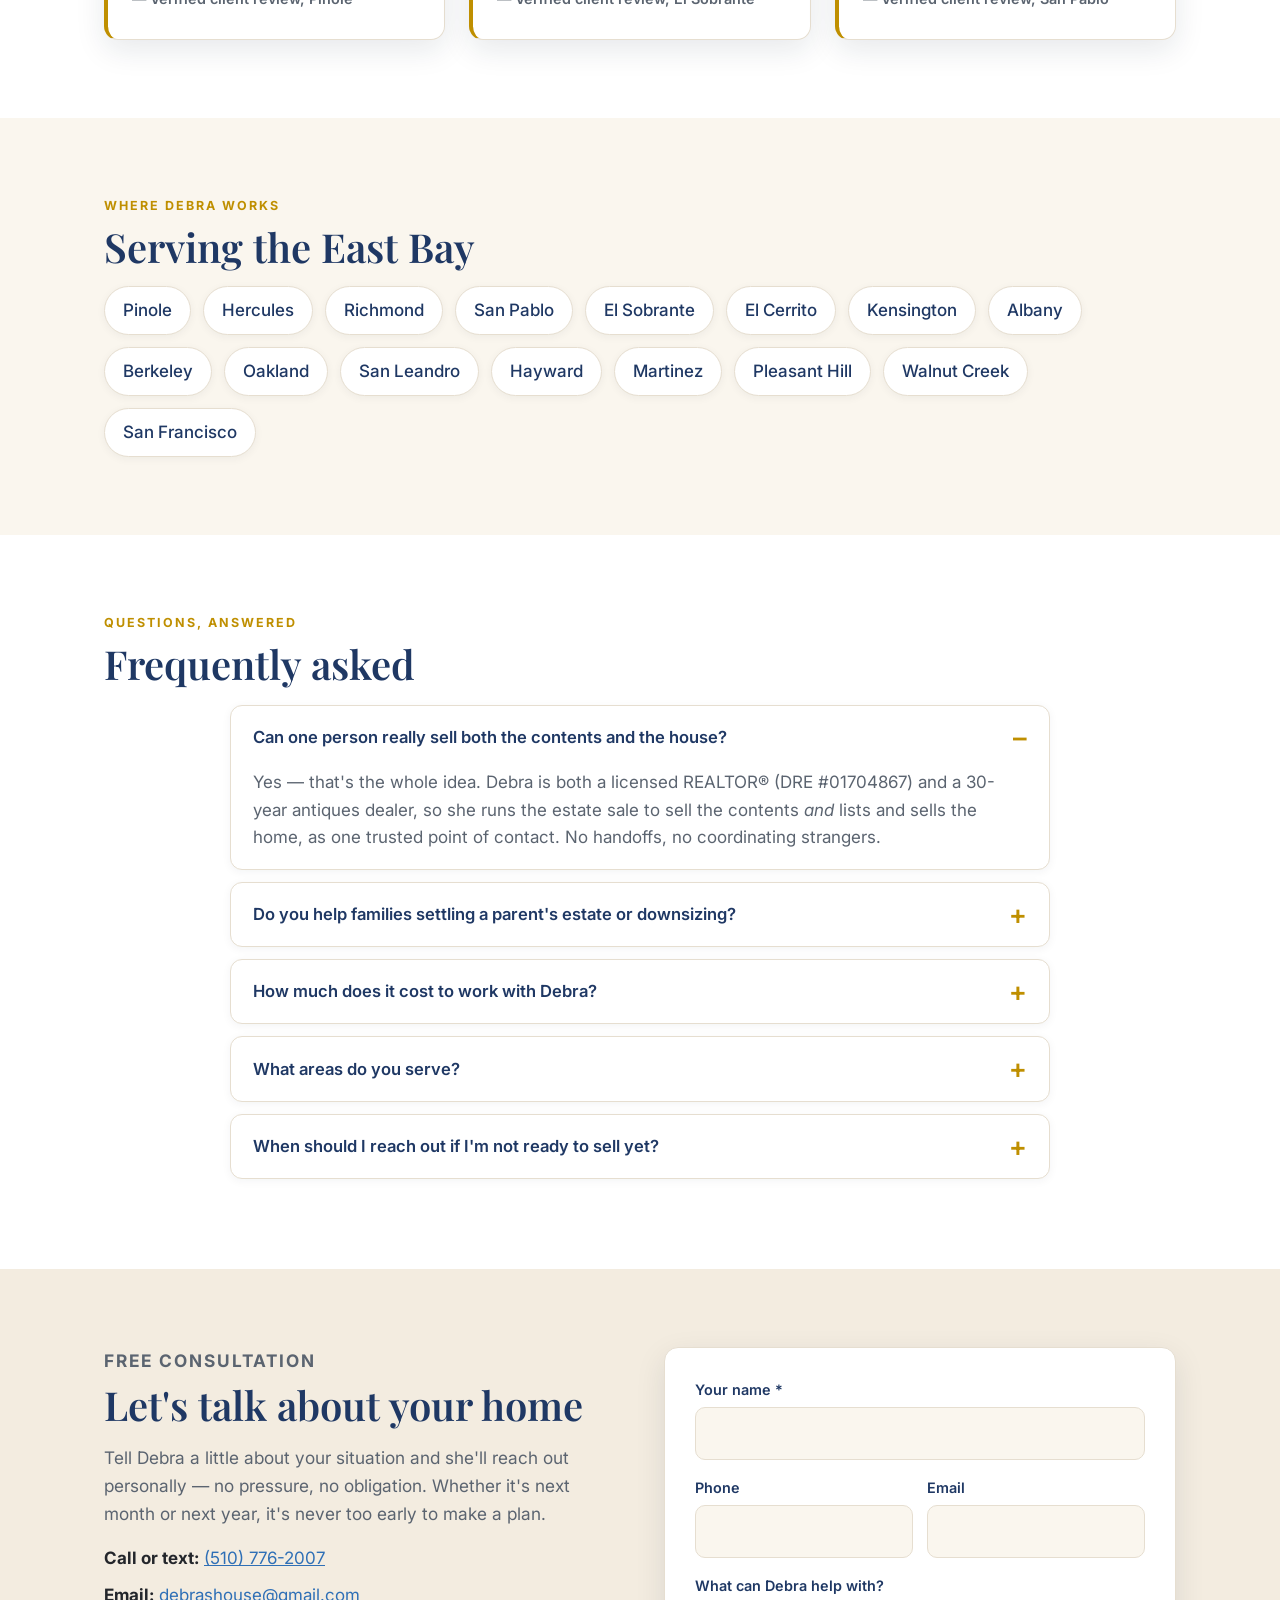
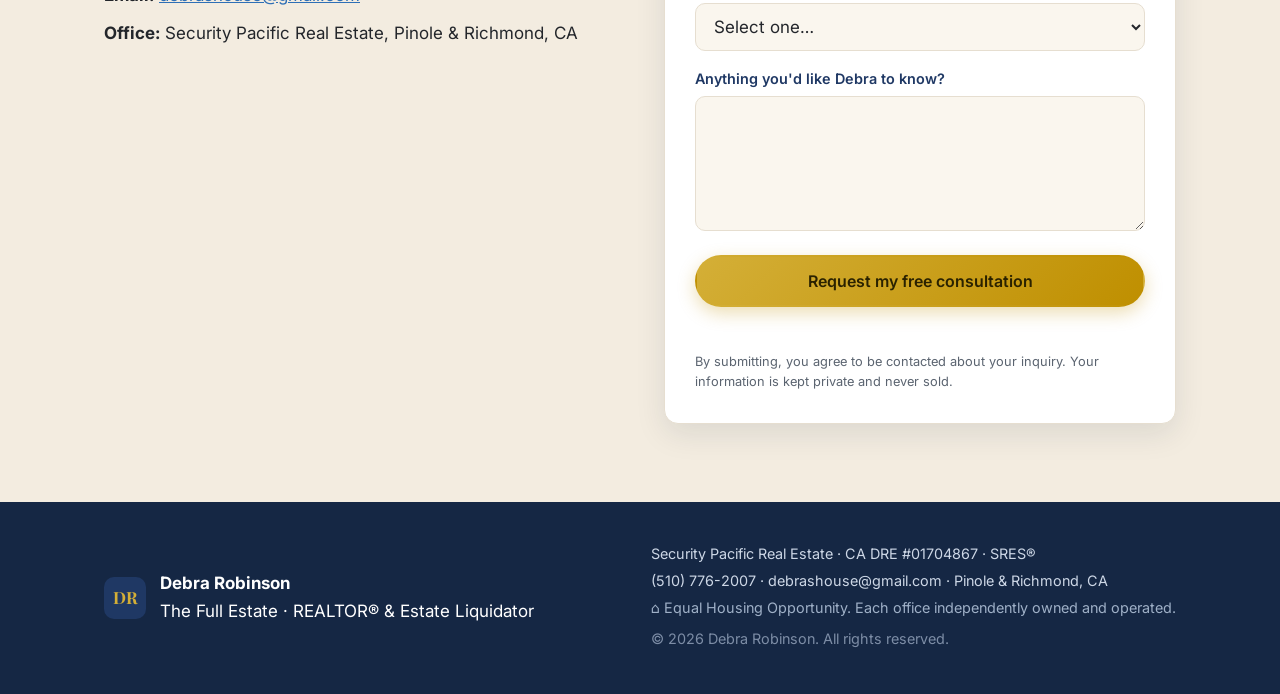
==== commit e1601ce8: "Complete pro page: add How-It-Works process, track-record + recent sales, visible FAQ (synced to sch" ====
--- a/public/preview/index.html
+++ b/public/preview/index.html
@@ -10,7 +10,6 @@
 <meta property="og:type" content="website" />
 <meta property="og:title" content="Debra Robinson | The Full Estate — REALTOR® & Estate Liquidator" />
 <meta property="og:description" content="One trusted local expert to handle it all — from the contents to the closing. Licensed REALTOR® and 30-year antiques dealer serving the East Bay." />
-<meta property="og:image" content="https://example.com/assets/og-image.jpg" />
 <meta name="twitter:card" content="summary_large_image" />
 <meta name="robots" content="noindex, follow" />
 <link rel="icon" href="data:image/svg+xml,%3Csvg xmlns='http://www.w3.org/2000/svg' viewBox='0 0 64 64'%3E%3Crect width='64' height='64' rx='12' fill='%231f3864'/%3E%3Ctext x='50%25' y='54%25' font-family='Georgia,serif' font-size='30' fill='%23d4af37' text-anchor='middle' dominant-baseline='middle'%3EDR%3C/text%3E%3C/svg%3E" />
@@ -26,8 +25,7 @@
   "description": "Licensed REALTOR® and estate liquidator serving the East Bay. Sells the contents and the house — one trusted expert from contents to closing.",
   "telephone": "+1-510-776-2007",
   "email": "debrashouse@gmail.com",
-  "url": "https://example.com/",
-  "image": "https://example.com/assets/og-image.jpg",
+  "url": "https://debra-robinson-realty.vercel.app/preview",
   "areaServed": ["Pinole CA","Hercules CA","Richmond CA","San Pablo CA","El Sobrante CA","El Cerrito CA","Kensington CA","Albany CA","Berkeley CA","Martinez CA","Pleasant Hill CA","Walnut Creek CA"],
   "address": {"@type":"PostalAddress","streetAddress":"2300 Henry Ave","addressLocality":"Pinole","addressRegion":"CA","postalCode":"94564","addressCountry":"US"},
   "memberOf": {"@type":"Organization","name":"Security Pacific Real Estate"},
@@ -43,7 +41,9 @@
   "mainEntity":[
     {"@type":"Question","name":"Can one person sell both the contents of a home and the house itself?","acceptedAnswer":{"@type":"Answer","text":"Yes. Debra Robinson is both a licensed REALTOR® (DRE #01704867) and a 30-year antiques dealer, so she can run the estate sale to sell the contents and list and sell the house — all as one trusted point of contact."}},
     {"@type":"Question","name":"What areas does Debra Robinson serve?","acceptedAnswer":{"@type":"Answer","text":"Debra serves the East Bay, including Pinole, Hercules, Richmond, San Pablo, El Sobrante, El Cerrito, Kensington, Albany, Berkeley, Martinez, Pleasant Hill and Walnut Creek."}},
-    {"@type":"Question","name":"Do you help families settling a parent's estate or downsizing?","acceptedAnswer":{"@type":"Answer","text":"Absolutely. As a Senior Real Estate Specialist (SRES®), Debra specializes in downsizing, inherited homes and probate situations — handling everything from liquidating the contents to staging and selling the home."}}
+    {"@type":"Question","name":"Do you help families settling a parent's estate or downsizing?","acceptedAnswer":{"@type":"Answer","text":"Absolutely. As a Senior Real Estate Specialist (SRES®), Debra specializes in downsizing, inherited homes and probate situations — handling everything from liquidating the contents to staging and selling the home."}},
+    {"@type":"Question","name":"How much does it cost to work with Debra?","acceptedAnswer":{"@type":"Answer","text":"Every estate and home is different. Your free consultation includes a clear, written plan and transparent fees for both the estate sale and the home sale, with no obligation."}},
+    {"@type":"Question","name":"When should I reach out if I am not ready to sell yet?","acceptedAnswer":{"@type":"Answer","text":"The earlier the better. Even if a move is months or a year away, an early plan removes stress and protects value. There is no cost to start the conversation."}}
   ]
 }
 </script>
@@ -59,10 +59,10 @@
     </a>
     <nav class="nav-links" aria-label="Primary">
       <a href="#full-estate">The Full Estate</a>
+      <a href="#process">How It Works</a>
       <a href="#services">Services</a>
-      <a href="#about">About</a>
       <a href="#results">Results</a>
-      <a href="#areas">Areas</a>
+      <a href="#faq">FAQ</a>
     </nav>
     <a class="btn btn-gold nav-cta" href="#contact">Free Consultation</a>
   </div>
@@ -121,8 +121,39 @@
     </div>
   </section>
 
+  <!-- PROCESS -->
+  <section id="process" class="section section-alt">
+    <div class="wrap">
+      <p class="kicker">How It Works</p>
+      <h2>A calm, clear path from “where do we start?” to “it’s sold.”</h2>
+      <p class="section-intro">No juggling vendors, no guesswork. Four steps, one person carrying the load with you.</p>
+      <div class="steps">
+        <article class="step">
+          <span class="sn">1</span>
+          <h3>Free consultation &amp; plan</h3>
+          <p>Debra walks the home with you, understands your timeline and goals, and lays out a clear, written plan — at no cost or obligation.</p>
+        </article>
+        <article class="step">
+          <span class="sn">2</span>
+          <h3>Estate sale &amp; liquidation</h3>
+          <p>As the antiques dealer, she appraises and sells the contents through a professionally run sale, then helps clear and donate what remains.</p>
+        </article>
+        <article class="step">
+          <span class="sn">3</span>
+          <h3>Stage &amp; prepare</h3>
+          <p>With a designer's eye, she readies and stages the home so it shows beautifully and commands its highest market price.</p>
+        </article>
+        <article class="step">
+          <span class="sn">4</span>
+          <h3>List, market &amp; sell</h3>
+          <p>As your REALTOR®, she lists, markets, negotiates and closes — keeping you informed and supported all the way to the table.</p>
+        </article>
+      </div>
+    </div>
+  </section>
+
   <!-- SERVICES -->
-  <section id="services" class="section section-alt">
+  <section id="services" class="section">
     <div class="wrap">
       <p class="kicker">Ways to Work Together</p>
       <h2>Choose the level of help you need</h2>
@@ -165,9 +196,9 @@
   </section>
 
   <!-- ABOUT -->
-  <section id="about" class="section">
+  <section id="about" class="section section-alt">
     <div class="wrap about-grid">
-      <div class="about-photo" aria-hidden="true"><span>DR</span><em>Photo</em></div>
+      <div class="about-photo" aria-hidden="true"><span>DR</span></div>
       <div class="about-text">
         <p class="kicker">Meet Debra</p>
         <h2>A rare combination, built over decades</h2>
@@ -195,10 +226,17 @@
   </section>
 
   <!-- RESULTS / TESTIMONIALS -->
-  <section id="results" class="section section-alt">
-    <div class="wrap">
-      <p class="kicker">In Their Words</p>
-      <h2>Trusted by East Bay families</h2>
+  <section id="results" class="section">
+    <div class="wrap">
+      <p class="kicker">Track Record</p>
+      <h2>Results that speak for themselves</h2>
+      <p class="stat-line"><span><b>48</b> homes sold</span><span><b>$95K–$852K</b> range</span><span><b>~$460K</b> average</span><span><b>5.0★</b> rated</span><span>Known for selling <b>over asking</b></span></p>
+      <div class="solds">
+        <article class="sold"><div class="price">$852,000</div><div class="meta">Pinole · 4 bd / 2 ba</div><span class="tag">Recently closed</span></article>
+        <article class="sold"><div class="price">$675,000</div><div class="meta">Richmond · 3 bd / 2 ba</div><span class="tag">Sold</span></article>
+        <article class="sold"><div class="price">$550,000</div><div class="meta">Richmond · 3 bd / 3 ba</div><span class="tag">Sold</span></article>
+      </div>
+      <p class="solds-note">A sample of homes bought and sold across the East Bay.</p>
       <div class="reviews">
         <blockquote>
           <p>"I enthusiastically recommend Debra not only as a realtor but also as an estate liquidator. Debra is the consummate professional."</p>
@@ -213,12 +251,11 @@
           <cite>— Verified client review, San Pablo</cite>
         </blockquote>
       </div>
-      <p class="results-note">5.0★ rated · A proven track record of selling listings for over the asking price.</p>
     </div>
   </section>
 
   <!-- AREAS -->
-  <section id="areas" class="section">
+  <section id="areas" class="section section-alt">
     <div class="wrap">
       <p class="kicker">Where Debra Works</p>
       <h2>Serving the East Bay</h2>
@@ -227,6 +264,36 @@
         <span>El Sobrante</span><span>El Cerrito</span><span>Kensington</span><span>Albany</span>
         <span>Berkeley</span><span>Oakland</span><span>San Leandro</span><span>Hayward</span>
         <span>Martinez</span><span>Pleasant Hill</span><span>Walnut Creek</span><span>San Francisco</span>
+      </div>
+    </div>
+  </section>
+
+  <!-- FAQ -->
+  <section id="faq" class="section">
+    <div class="wrap">
+      <p class="kicker">Questions, Answered</p>
+      <h2>Frequently asked</h2>
+      <div class="faq">
+        <details open>
+          <summary>Can one person really sell both the contents and the house?</summary>
+          <p>Yes — that's the whole idea. Debra is both a licensed REALTOR® (DRE #01704867) and a 30-year antiques dealer, so she runs the estate sale to sell the contents <em>and</em> lists and sells the home, as one trusted point of contact. No handoffs, no coordinating strangers.</p>
+        </details>
+        <details>
+          <summary>Do you help families settling a parent's estate or downsizing?</summary>
+          <p>Absolutely. As a Senior Real Estate Specialist (SRES®), Debra specializes in downsizing, inherited homes, and probate situations — handling everything from liquidating the contents to staging and selling the home, with patience and care.</p>
+        </details>
+        <details>
+          <summary>How much does it cost to work with Debra?</summary>
+          <p>Every estate and home is different. Your free consultation includes a clear, written plan and transparent fees for both the estate sale and the home sale — with no obligation to move forward.</p>
+        </details>
+        <details>
+          <summary>What areas do you serve?</summary>
+          <p>The East Bay — including Pinole, Hercules, Richmond, San Pablo, El Sobrante, El Cerrito, Kensington, Albany, Berkeley, Martinez, Pleasant Hill, and Walnut Creek.</p>
+        </details>
+        <details>
+          <summary>When should I reach out if I'm not ready to sell yet?</summary>
+          <p>The earlier the better. Even if a move is months — or a year — away, an early plan removes stress and protects the home's value. There's no cost to start the conversation.</p>
+        </details>
       </div>
     </div>
   </section>
--- a/public/preview/styles.css
+++ b/public/preview/styles.css
@@ -151,3 +151,31 @@
   .trust-grid>div{flex-basis:40%}
   .nav-cta{display:none}
 }
+
+/* ===== Completed pro-page sections ===== */
+.steps{display:grid;grid-template-columns:repeat(4,1fr);gap:20px;margin-top:34px}
+.step{position:relative;background:#fff;border:1px solid var(--line);border-radius:var(--radius);padding:26px 22px;box-shadow:var(--shadow)}
+.step .sn{display:inline-grid;place-items:center;width:38px;height:38px;border-radius:50%;background:var(--navy);color:var(--gold-soft);font-family:var(--serif);font-weight:700;font-size:1.15rem;margin-bottom:12px}
+.step h3{margin:.2em 0 .3em;font-size:1.12rem}
+.step p{margin:0;color:var(--muted);font-size:.93rem}
+
+.stat-line{display:flex;flex-wrap:wrap;gap:10px 26px;justify-content:center;margin:6px 0 26px;color:var(--muted);font-weight:600}
+.stat-line b{color:var(--navy)}
+.solds{display:grid;grid-template-columns:repeat(3,1fr);gap:20px;margin-top:6px}
+.sold{background:#fff;border:1px solid var(--line);border-radius:var(--radius);padding:24px;box-shadow:var(--shadow);text-align:center}
+.sold .price{font-family:var(--serif);font-size:1.85rem;font-weight:700;color:var(--navy)}
+.sold .meta{color:var(--muted);font-size:.92rem;margin-top:4px}
+.sold .tag{display:inline-block;margin-top:12px;font-size:.7rem;letter-spacing:1.2px;text-transform:uppercase;color:var(--green);font-weight:700}
+.solds-note{text-align:center;color:var(--muted);font-size:.86rem;margin:14px 0 36px;font-style:italic}
+
+.faq{max-width:820px;margin:18px auto 0}
+.faq details{background:#fff;border:1px solid var(--line);border-radius:12px;margin-bottom:12px;padding:0 22px;box-shadow:0 2px 10px rgba(20,35,60,.05)}
+.faq summary{cursor:pointer;list-style:none;padding:18px 0;font-weight:600;color:var(--navy);font-size:1.04rem;display:flex;justify-content:space-between;align-items:center;gap:14px}
+.faq summary::-webkit-details-marker{display:none}
+.faq summary::after{content:"+";color:var(--gold);font-size:1.7rem;line-height:1;flex:none}
+.faq details[open] summary::after{content:"\2013"}
+.faq details p{margin:0 0 18px;color:var(--muted)}
+
+@media(max-width:900px){
+  .steps,.solds{grid-template-columns:1fr}
+}
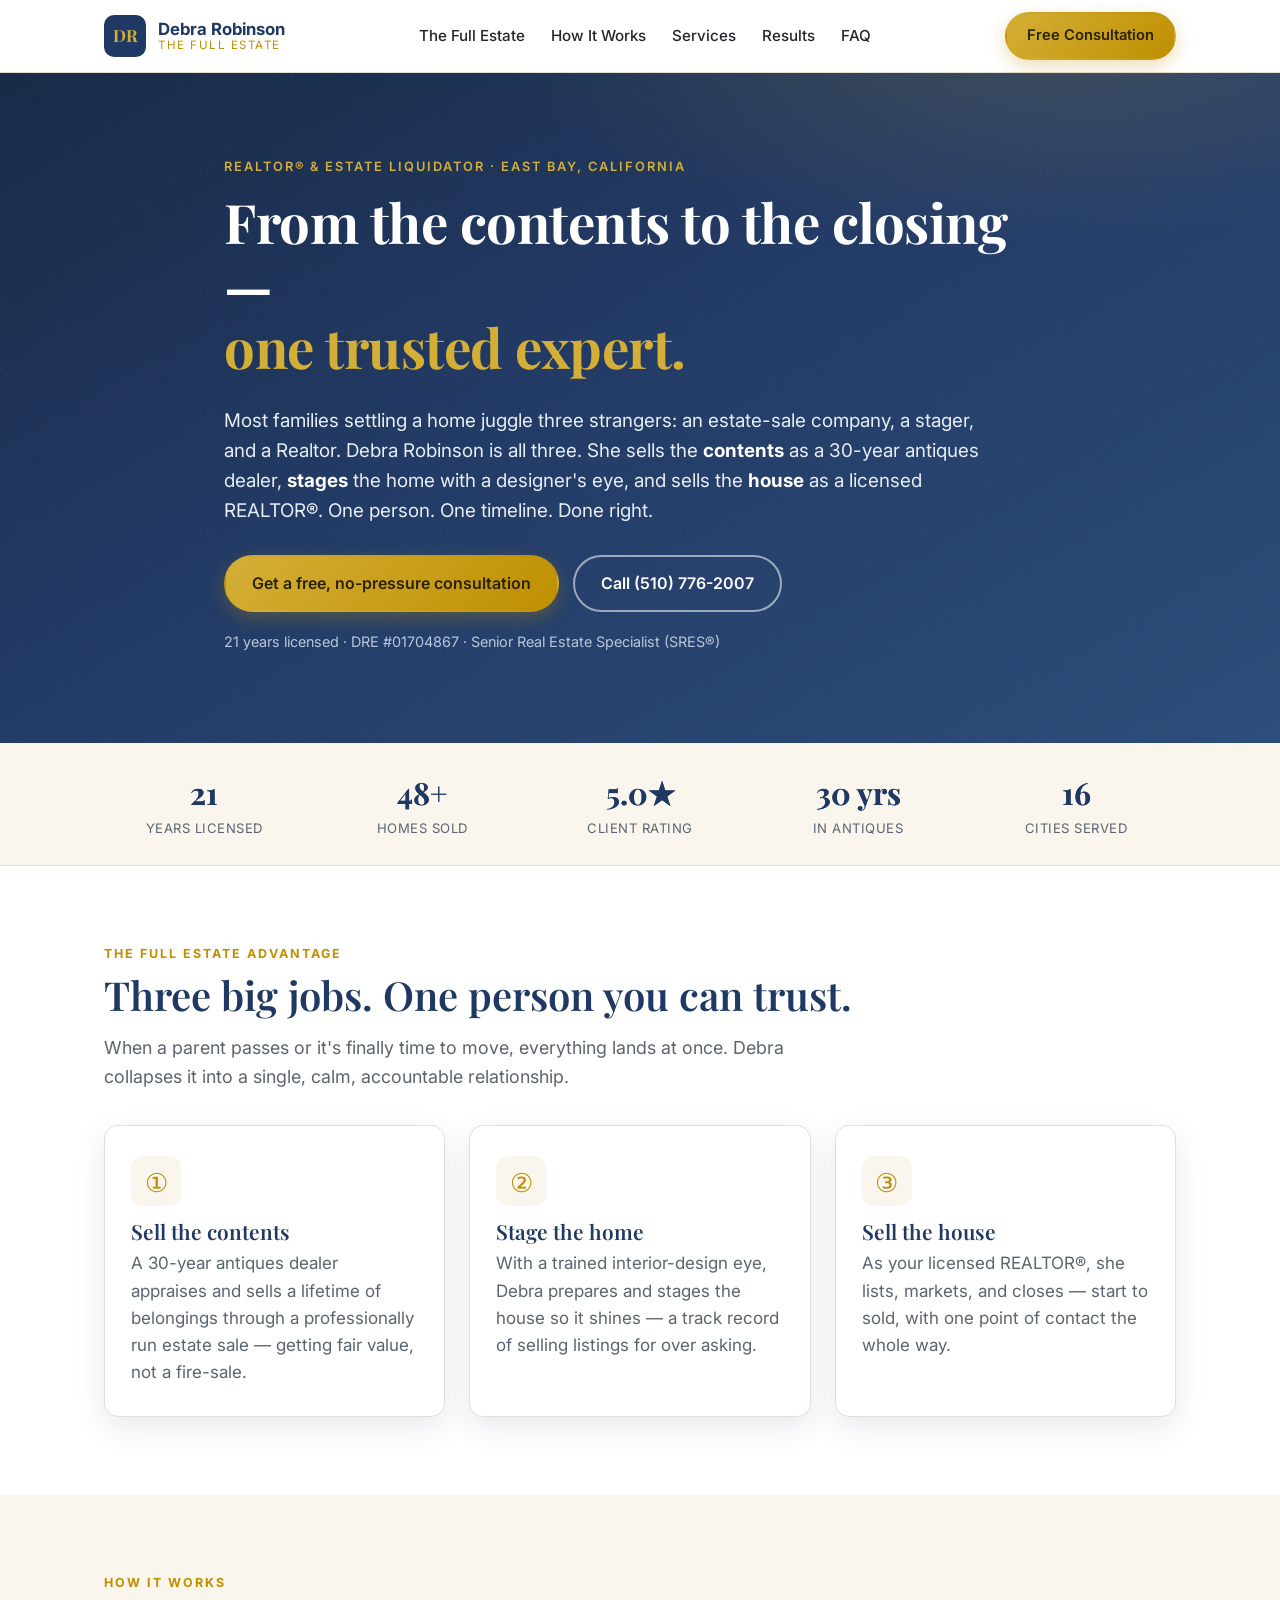
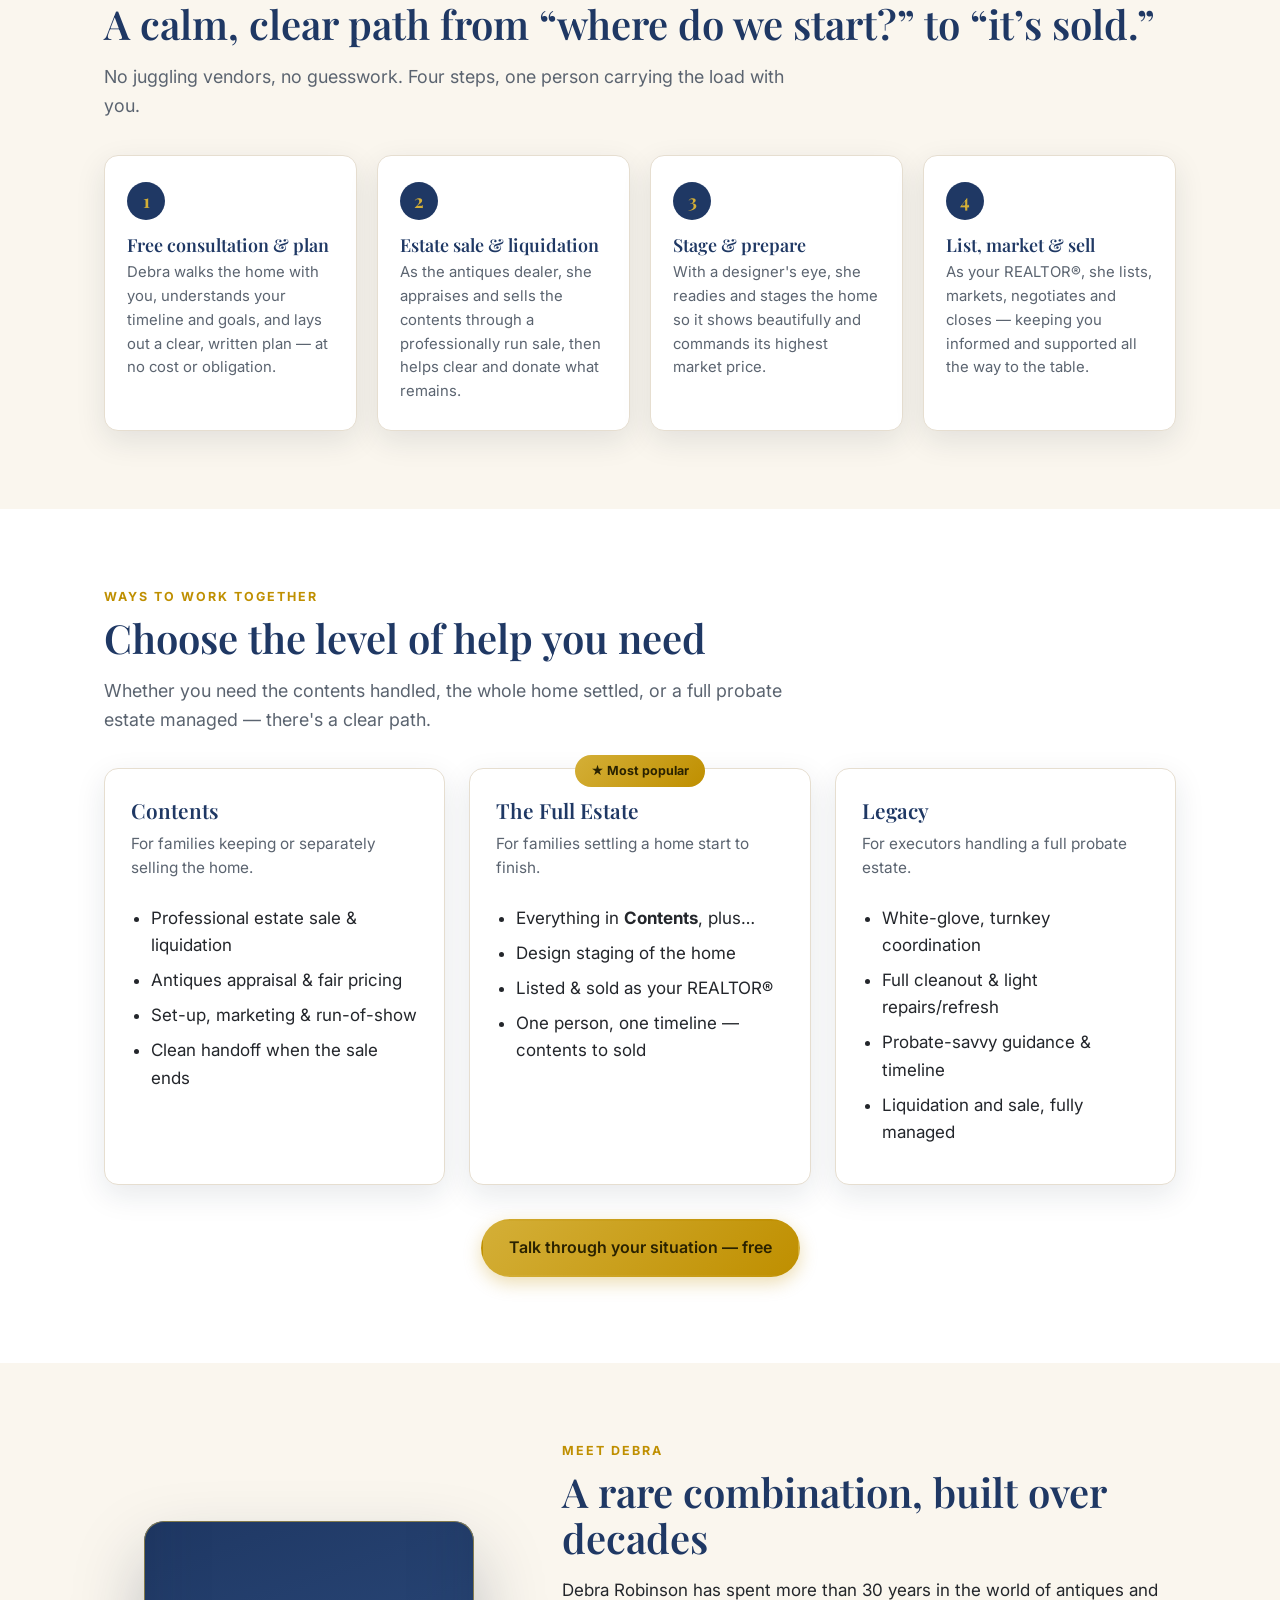
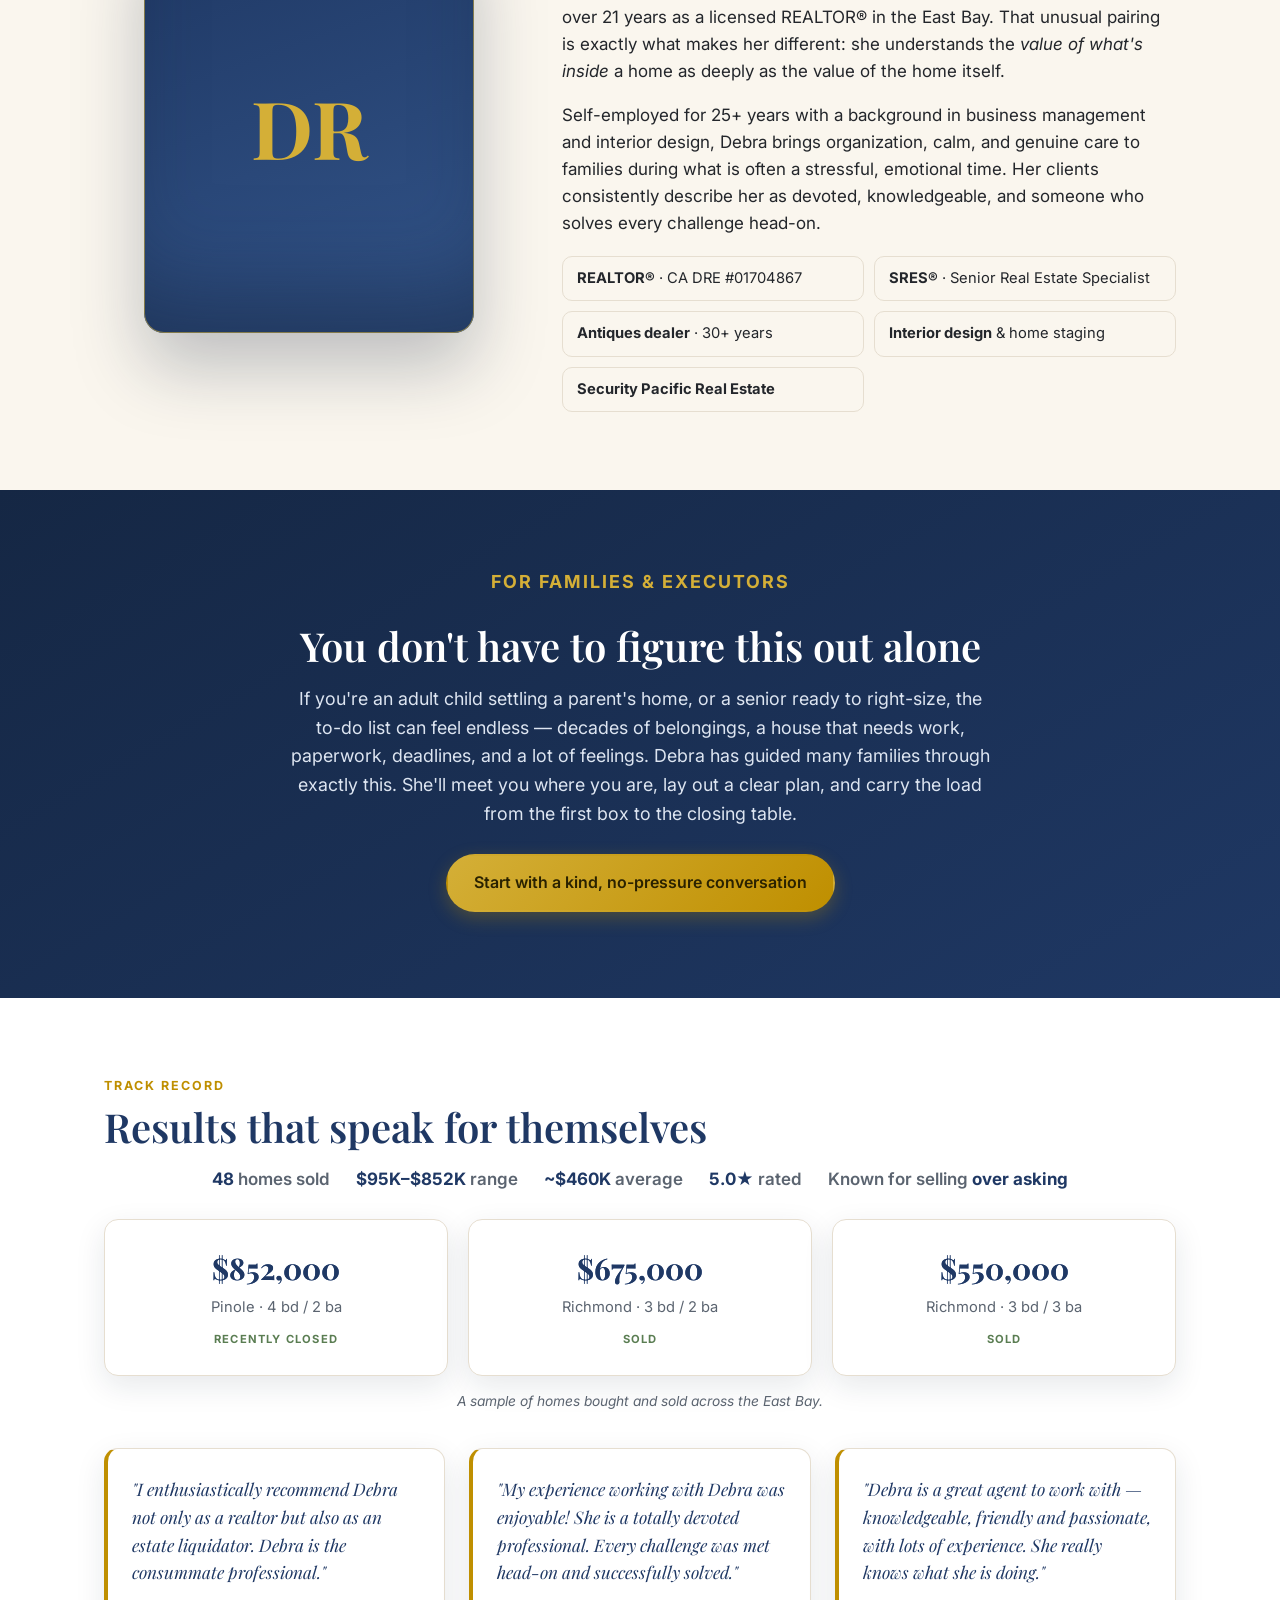
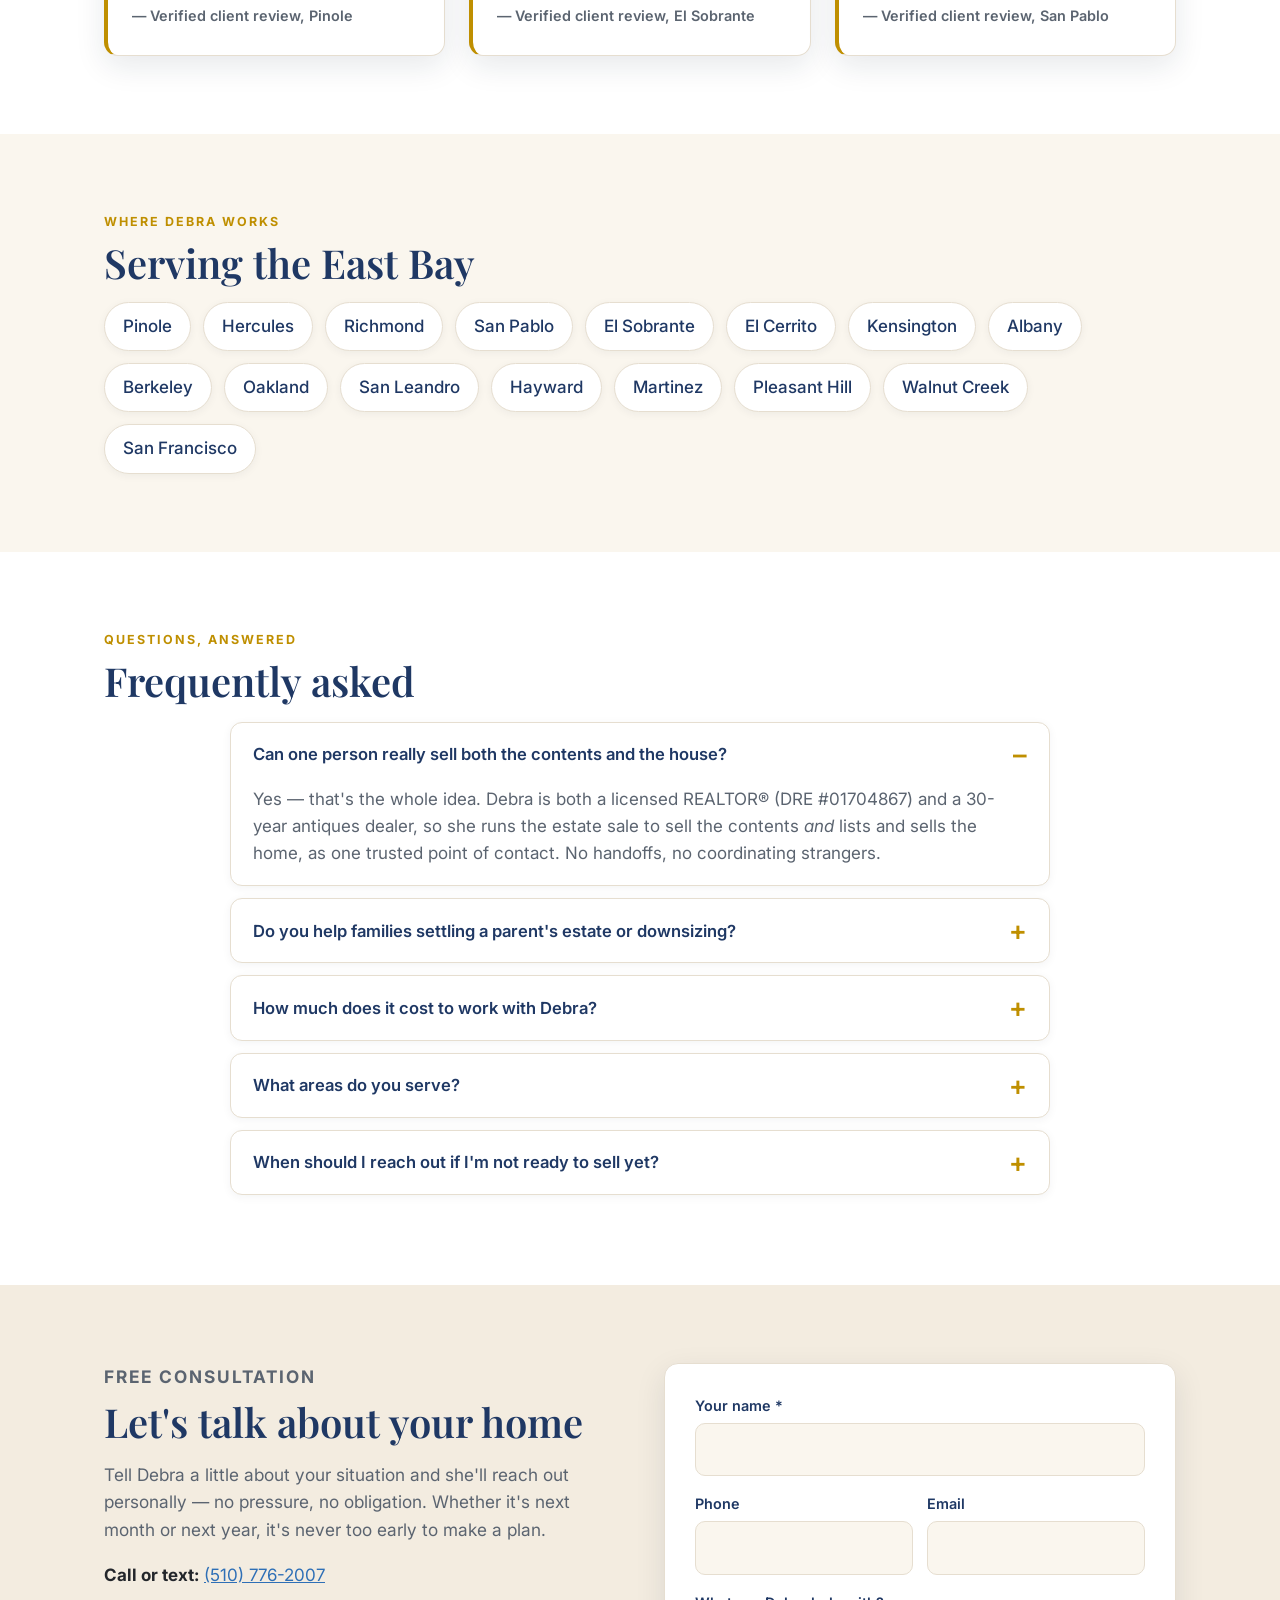
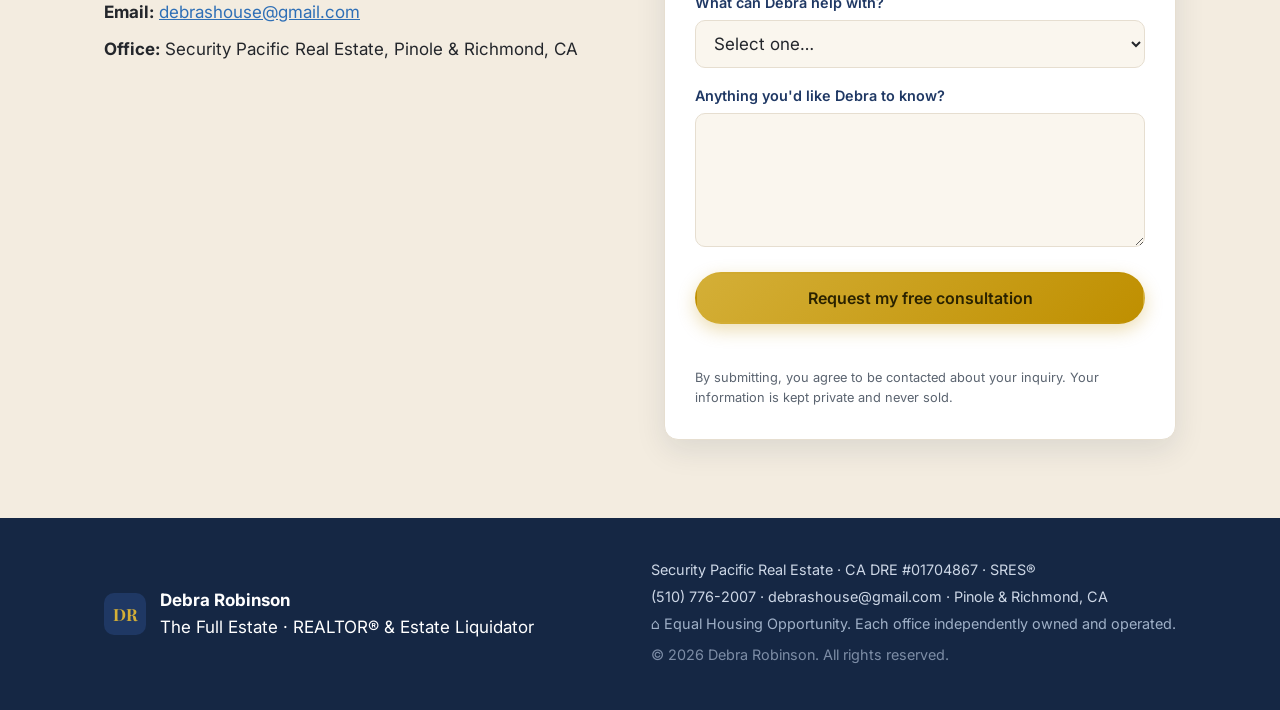
==== commit 1a4575a2: "Glossy pass: insert Debra's real photo via direct URL (with fallback), scroll reveals, glass nav, bu" ====
--- a/public/preview/index.html
+++ b/public/preview/index.html
@@ -17,6 +17,7 @@
 <link rel="preconnect" href="https://fonts.gstatic.com" crossorigin>
 <link href="https://fonts.googleapis.com/css2?family=Playfair+Display:wght@500;600;700&family=Inter:wght@400;500;600;700&display=swap" rel="stylesheet">
 <link rel="stylesheet" href="styles.css" />
+<script>document.documentElement.className+=" js";</script>
 <script type="application/ld+json">
 {
   "@context": "https://schema.org",
@@ -198,7 +199,11 @@
   <!-- ABOUT -->
   <section id="about" class="section section-alt">
     <div class="wrap about-grid">
-      <div class="about-photo" aria-hidden="true"><span>DR</span></div>
+      <figure class="portrait reveal">
+        <img class="about-img" src="https://www.spre.com/Content/UserData/717ff48c-7779-4bd7-b7f3-37b3eccb71e1_website.jpeg" alt="Debra Robinson, REALTOR and estate liquidator, East Bay California"
+             onerror="if(!this.dataset.f){this.dataset.f='1';this.src='https://photos.zillowstatic.com/fp/c0263b6f18c4d4aedea597fc2956570f-cc_ft_768.jpg'}else{this.style.display='none';var m=document.getElementById('about-mono');if(m)m.style.display='grid'}" />
+        <span id="about-mono" class="about-mono" aria-hidden="true">DR</span>
+      </figure>
       <div class="about-text">
         <p class="kicker">Meet Debra</p>
         <h2>A rare combination, built over decades</h2>
@@ -302,6 +307,8 @@
   <section id="contact" class="section section-cream">
     <div class="wrap contact-grid">
       <div class="contact-copy">
+        <div class="contact-avatar"><img src="https://www.spre.com/Content/UserData/717ff48c-7779-4bd7-b7f3-37b3eccb71e1_website.jpeg" alt="Debra Robinson"
+             onerror="if(!this.dataset.f){this.dataset.f='1';this.src='https://photos.zillowstatic.com/fp/c0263b6f18c4d4aedea597fc2956570f-cc_ft_768.jpg'}else{this.closest('.contact-avatar').style.display='none'}" /></div>
         <p class="kicker">Free Consultation</p>
         <h2>Let's talk about your home</h2>
         <p>Tell Debra a little about your situation and she'll reach out personally — no pressure, no obligation. Whether it's next month or next year, it's never too early to make a plan.</p>
@@ -368,5 +375,6 @@
 
 <script src="config.js"></script>
 <script src="main.js"></script>
+<script src="enhance.js"></script>
 </body>
 </html>
--- a/public/preview/styles.css
+++ b/public/preview/styles.css
@@ -179,3 +179,42 @@
 @media(max-width:900px){
   .steps,.solds{grid-template-columns:1fr}
 }
+
+/* ===== Glossy elevation pass ===== */
+.js .reveal{opacity:0;transform:translateY(22px)}
+.reveal{transition:opacity .7s cubic-bezier(.2,.7,.2,1), transform .7s cubic-bezier(.2,.7,.2,1)}
+.reveal.in{opacity:1;transform:none}
+@media(prefers-reduced-motion:reduce){.js .reveal{opacity:1;transform:none}}
+
+/* nav gains depth on scroll */
+.nav{transition:box-shadow .3s ease, background .3s ease}
+.nav.scrolled{box-shadow:0 8px 30px rgba(20,35,60,.12);background:rgba(255,255,255,.97)}
+
+/* button sheen + smoother lift */
+.btn{position:relative;overflow:hidden}
+.btn-gold::after{content:"";position:absolute;top:0;left:-130%;width:55%;height:100%;background:linear-gradient(100deg,transparent,rgba(255,255,255,.5),transparent);transform:skewX(-18deg);transition:left .65s ease;pointer-events:none}
+.btn-gold:hover::after{left:150%}
+
+/* card depth on hover */
+.feat,.step,.sold,.reviews blockquote,.tier{transition:transform .28s ease, box-shadow .28s ease, border-color .28s ease}
+.feat:hover,.step:hover,.sold:hover,.reviews blockquote:hover{transform:translateY(-5px);box-shadow:0 22px 48px rgba(20,35,60,.16)}
+.tier:not(.tier-flagship):hover{transform:translateY(-5px);box-shadow:0 22px 48px rgba(20,35,60,.16)}
+.tier-flagship:hover{box-shadow:0 26px 56px rgba(191,143,0,.26)}
+.feat:hover{border-color:rgba(191,143,0,.5)}
+
+/* hero gets subtle grain + deeper glow for gloss */
+.hero::before{content:"";position:absolute;inset:0;pointer-events:none;opacity:.05;background-image:url("data:image/svg+xml,%3Csvg xmlns='http://www.w3.org/2000/svg' width='120' height='120'%3E%3Cfilter id='n'%3E%3CfeTurbulence type='fractalNoise' baseFrequency='.9' numOctaves='2'/%3E%3C/filter%3E%3Crect width='100%25' height='100%25' filter='url(%23n)'/%3E%3C/svg%3E")}
+.hero-inner{position:relative;z-index:1}
+
+/* glossy framed portrait */
+.portrait{position:relative;aspect-ratio:4/5;border-radius:20px;overflow:hidden;background:linear-gradient(160deg,#1f3864,#33558a);box-shadow:0 34px 70px rgba(20,35,60,.26)}
+.portrait::after{content:"";position:absolute;inset:0;border-radius:20px;box-shadow:inset 0 0 0 1px rgba(212,175,55,.55), inset 0 -80px 90px -40px rgba(20,35,60,.55);pointer-events:none}
+.about-img{width:100%;height:100%;object-fit:cover;display:block}
+.about-mono{display:none;position:absolute;inset:0;place-items:center;font-family:var(--serif);font-weight:700;font-size:5rem;color:#d4af37}
+
+/* contact headshot avatar */
+.contact-avatar{width:88px;height:88px;border-radius:50%;overflow:hidden;border:3px solid #fff;box-shadow:0 10px 26px rgba(20,35,60,.2);margin-bottom:16px}
+.contact-avatar img{width:100%;height:100%;object-fit:cover;display:block}
+
+/* trust numbers + sold prices get a soft gold sheen */
+.trust .num,.sold .price{background:linear-gradient(180deg,#1f3864,#33558a);-webkit-background-clip:text;background-clip:text}
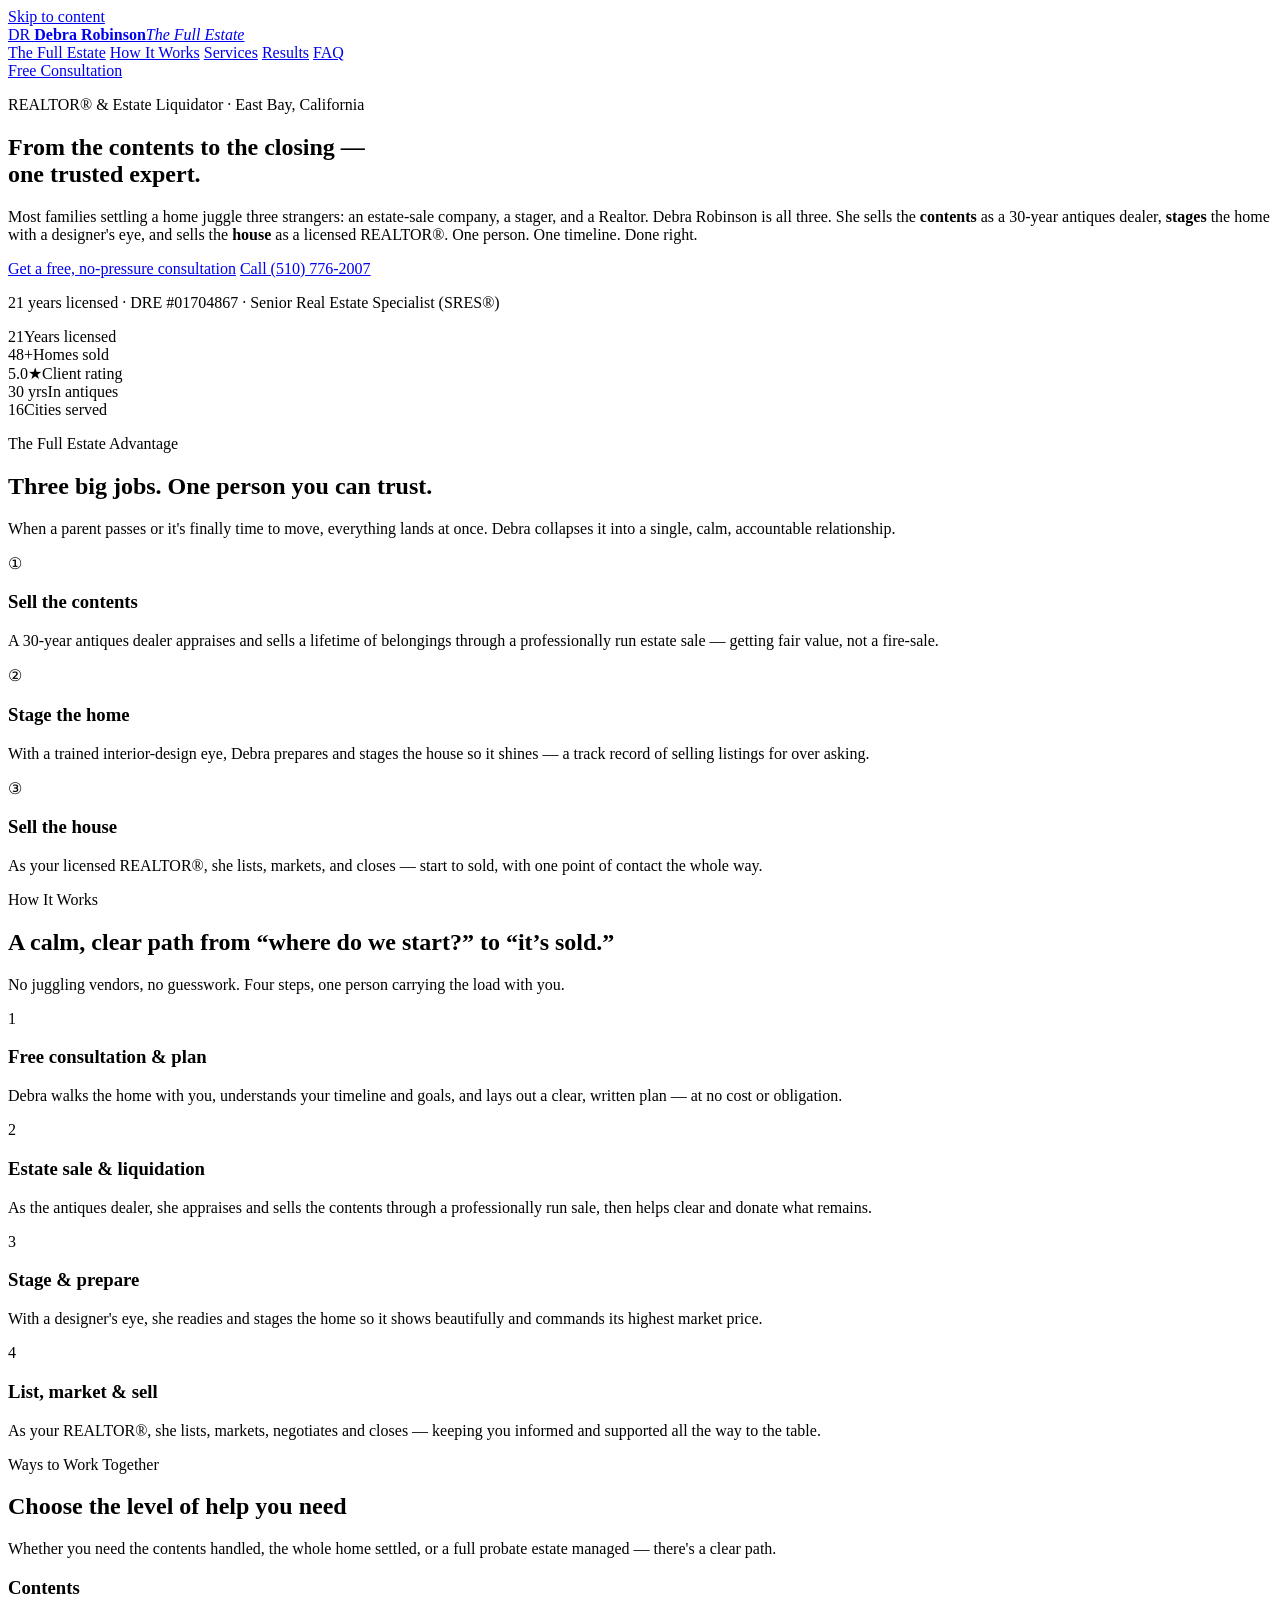
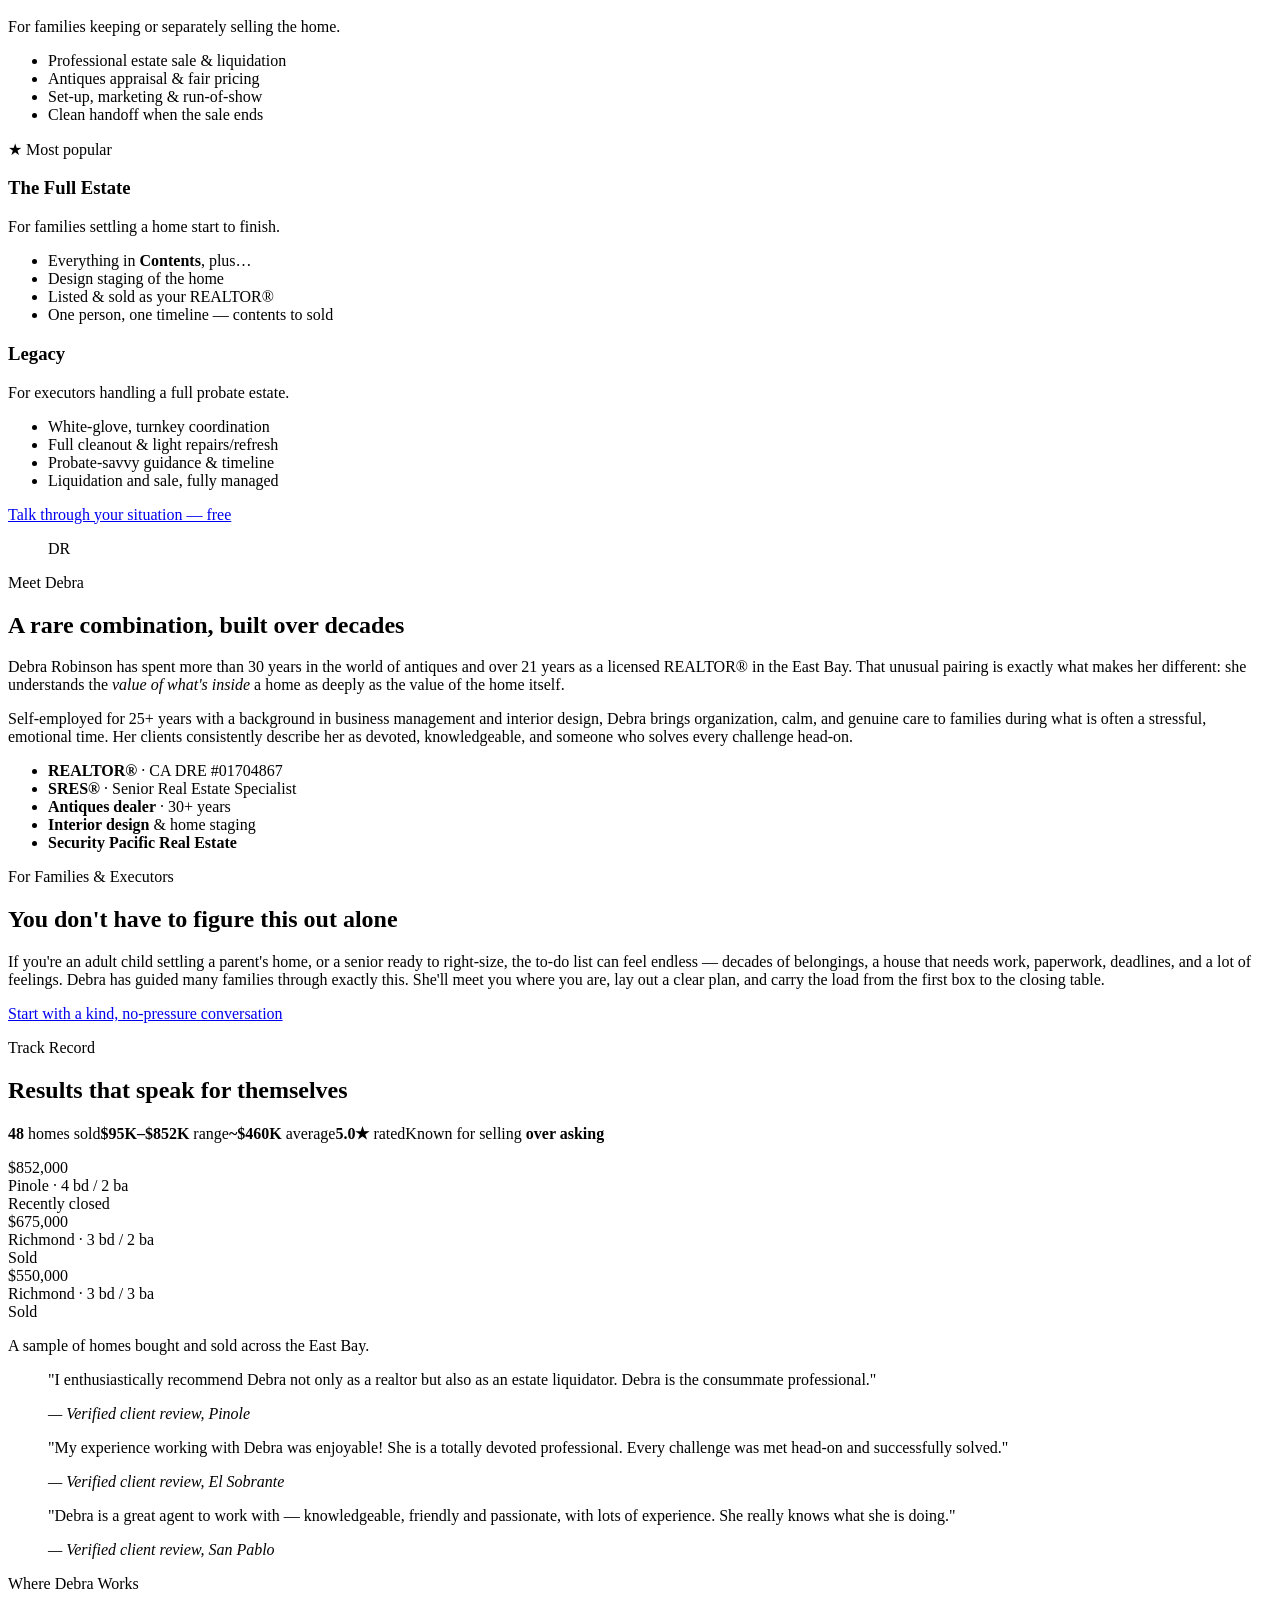
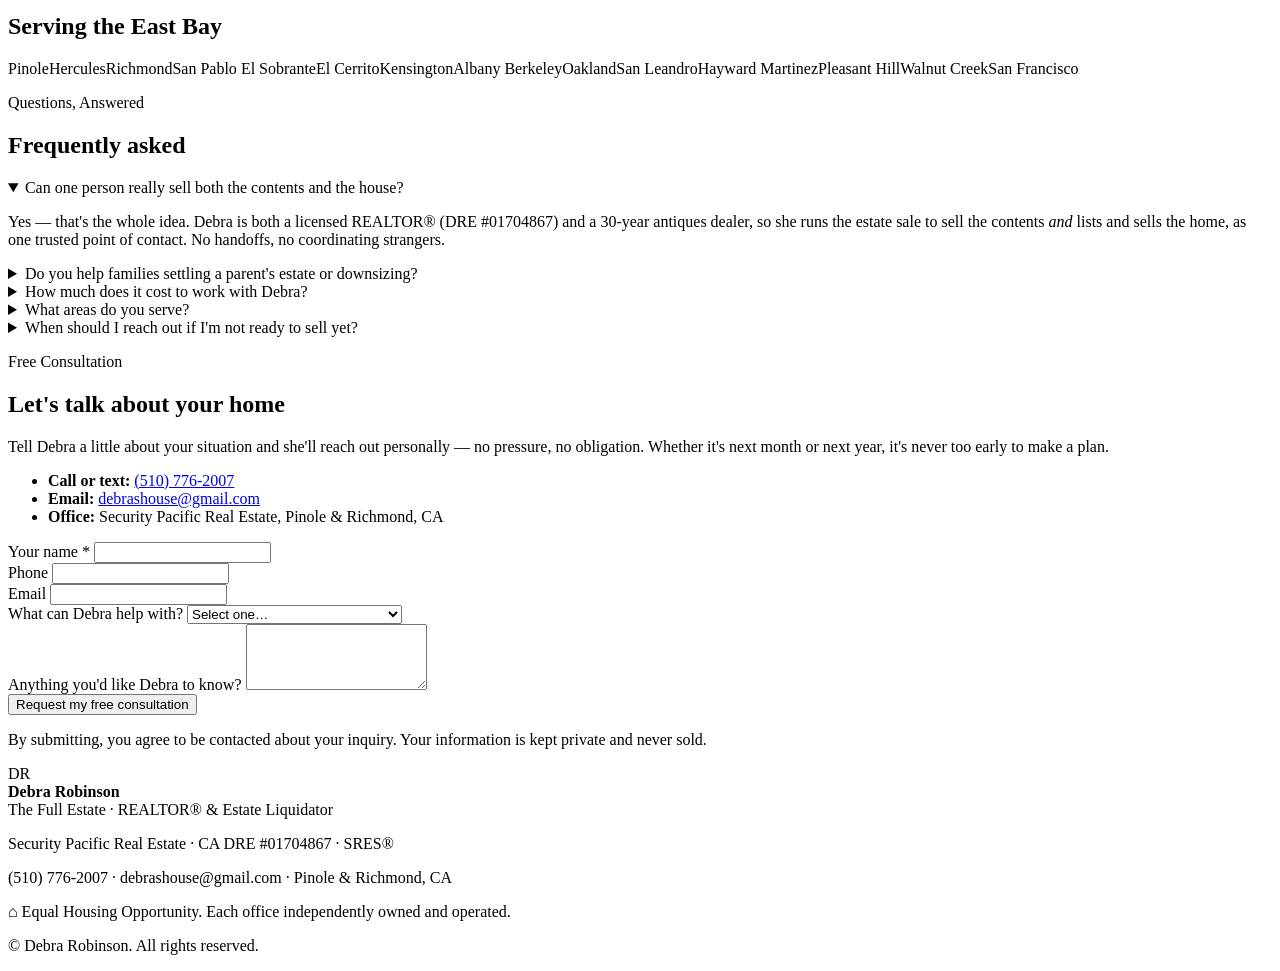
==== commit c54f838d: "Fix: absolute asset paths on /preview so CSS/JS load without trailing slash" ====
--- a/public/preview/index.html
+++ b/public/preview/index.html
@@ -16,7 +16,7 @@
 <link rel="preconnect" href="https://fonts.googleapis.com">
 <link rel="preconnect" href="https://fonts.gstatic.com" crossorigin>
 <link href="https://fonts.googleapis.com/css2?family=Playfair+Display:wght@500;600;700&family=Inter:wght@400;500;600;700&display=swap" rel="stylesheet">
-<link rel="stylesheet" href="styles.css" />
+<link rel="stylesheet" href="/preview/styles.css" />
 <script>document.documentElement.className+=" js";</script>
 <script type="application/ld+json">
 {
@@ -373,8 +373,8 @@
   </div>
 </footer>
 
-<script src="config.js"></script>
-<script src="main.js"></script>
-<script src="enhance.js"></script>
+<script src="/preview/config.js"></script>
+<script src="/preview/main.js"></script>
+<script src="/preview/enhance.js"></script>
 </body>
 </html>
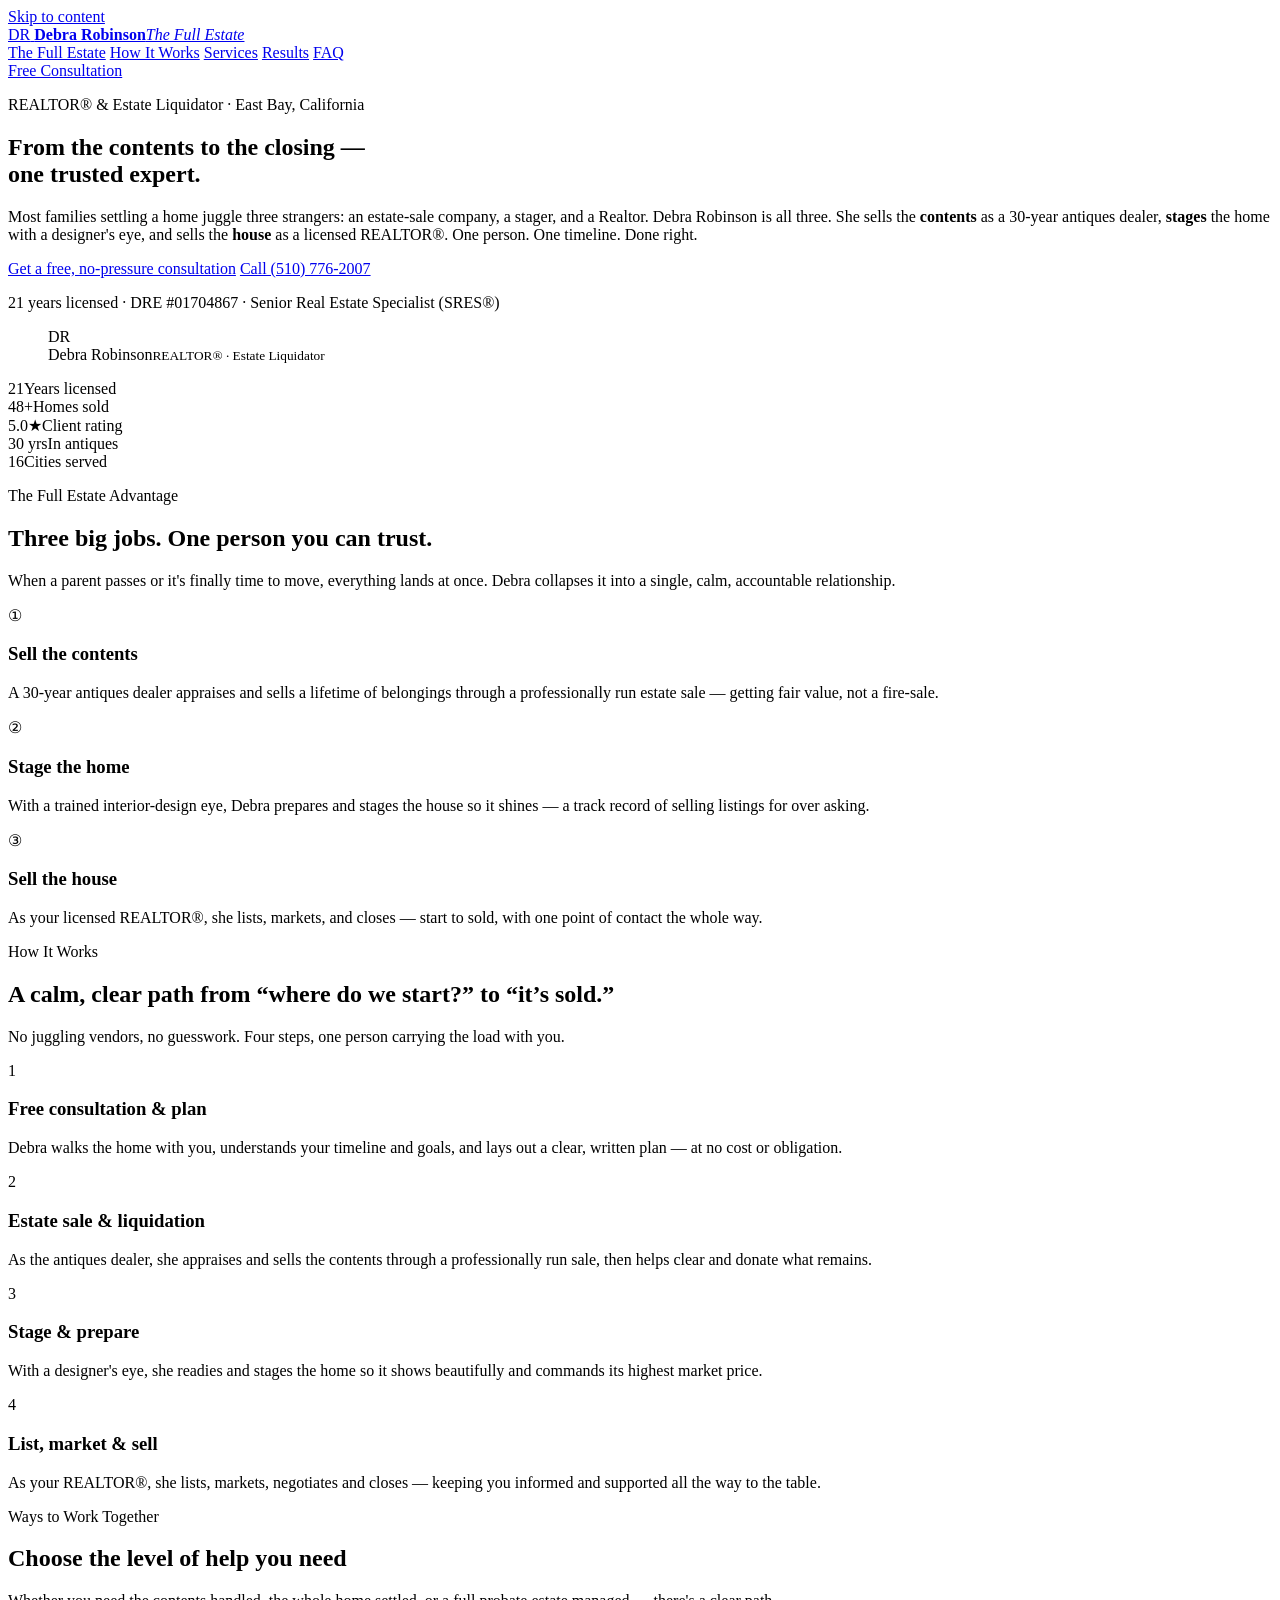
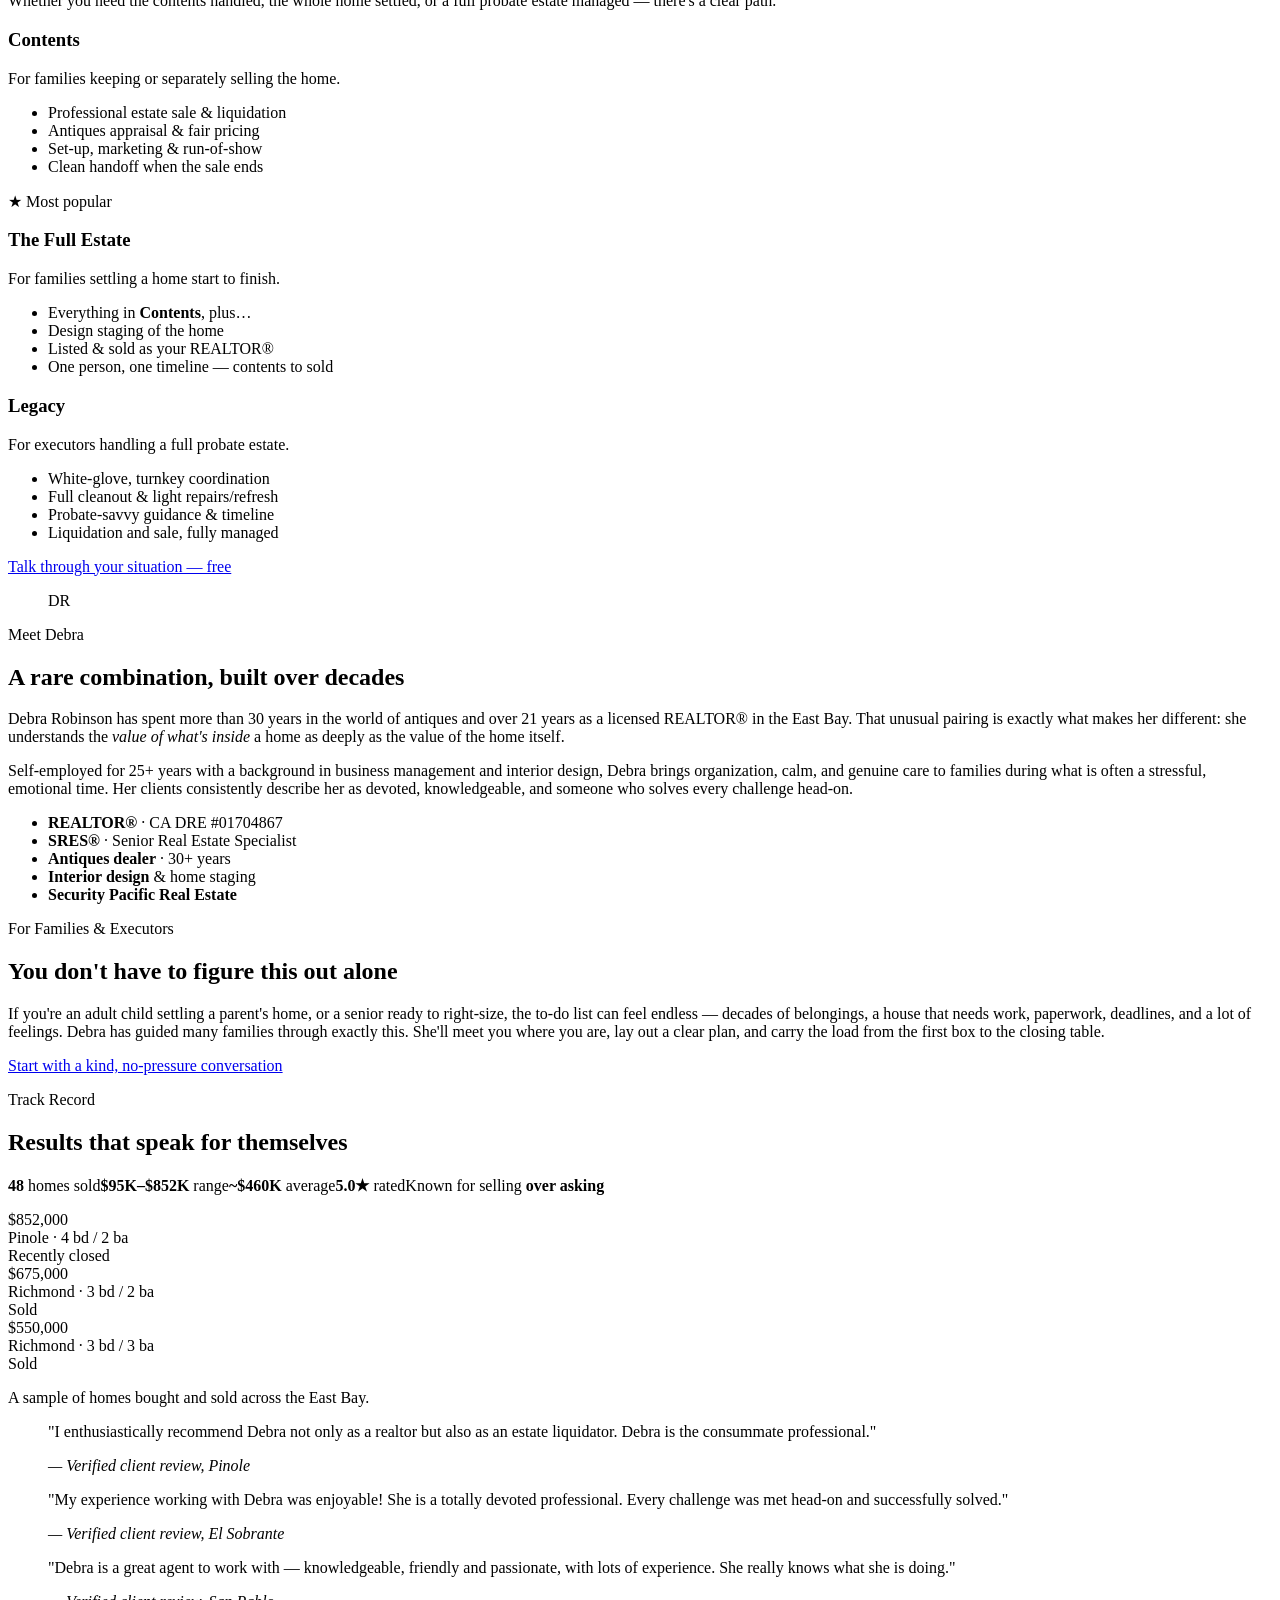
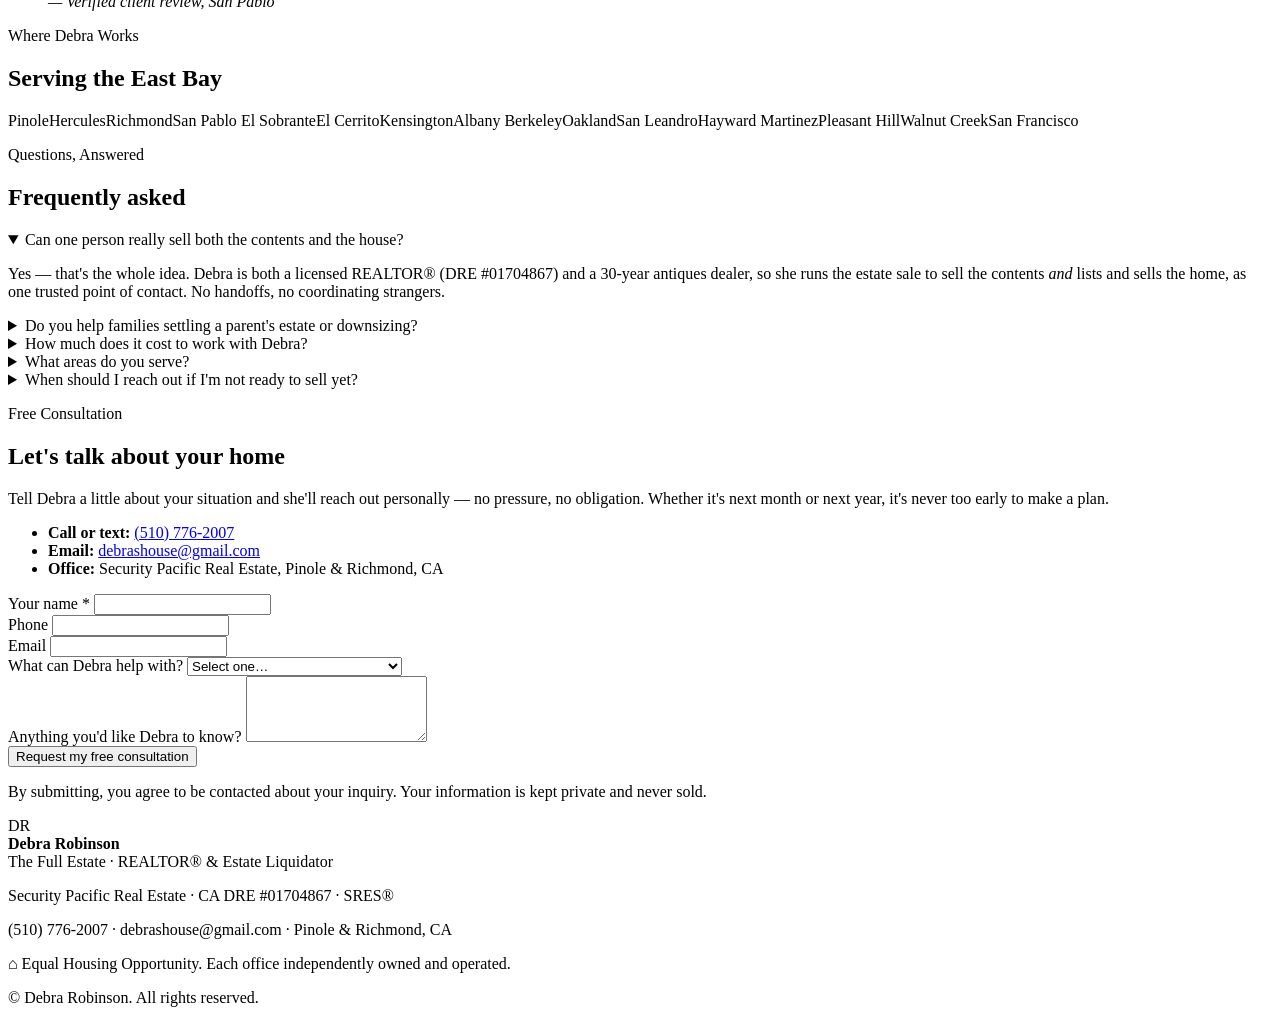
==== commit 02f32cde: "Hero: add Debra's framed portrait beside the message (two-column, responsive, with fallback)" ====
--- a/public/preview/index.html
+++ b/public/preview/index.html
@@ -74,14 +74,22 @@
   <!-- HERO -->
   <section class="hero">
     <div class="wrap hero-inner">
-      <p class="eyebrow">REALTOR® &amp; Estate Liquidator · East Bay, California</p>
-      <h1>From the contents to the closing —<br><span class="accent">one trusted expert.</span></h1>
-      <p class="lead">Most families settling a home juggle three strangers: an estate-sale company, a stager, and a Realtor. Debra Robinson is all three. She sells the <strong>contents</strong> as a 30-year antiques dealer, <strong>stages</strong> the home with a designer's eye, and sells the <strong>house</strong> as a licensed REALTOR®. One person. One timeline. Done right.</p>
-      <div class="hero-cta">
-        <a class="btn btn-gold" href="#contact">Get a free, no-pressure consultation</a>
-        <a class="btn btn-ghost" href="tel:+15107762007">Call (510) 776-2007</a>
-      </div>
-      <p class="hero-fine">21 years licensed · DRE #01704867 · Senior Real Estate Specialist (SRES®)</p>
+      <div class="hero-copy">
+        <p class="eyebrow">REALTOR® &amp; Estate Liquidator · East Bay, California</p>
+        <h1>From the contents to the closing —<br><span class="accent">one trusted expert.</span></h1>
+        <p class="lead">Most families settling a home juggle three strangers: an estate-sale company, a stager, and a Realtor. Debra Robinson is all three. She sells the <strong>contents</strong> as a 30-year antiques dealer, <strong>stages</strong> the home with a designer's eye, and sells the <strong>house</strong> as a licensed REALTOR®. One person. One timeline. Done right.</p>
+        <div class="hero-cta">
+          <a class="btn btn-gold" href="#contact">Get a free, no-pressure consultation</a>
+          <a class="btn btn-ghost" href="tel:+15107762007">Call (510) 776-2007</a>
+        </div>
+        <p class="hero-fine">21 years licensed · DRE #01704867 · Senior Real Estate Specialist (SRES®)</p>
+      </div>
+      <figure class="hero-portrait">
+        <img src="https://www.spre.com/Content/UserData/717ff48c-7779-4bd7-b7f3-37b3eccb71e1_website.jpeg" alt="Debra Robinson, REALTOR and estate liquidator, East Bay California"
+             onerror="if(!this.dataset.f){this.dataset.f='1';this.src='https://photos.zillowstatic.com/fp/c0263b6f18c4d4aedea597fc2956570f-cc_ft_768.jpg'}else{this.style.display='none';var m=this.parentNode.querySelector('.hero-mono');if(m)m.style.display='grid'}" />
+        <span class="hero-mono" aria-hidden="true">DR</span>
+        <figcaption class="hero-badge">Debra Robinson<small>REALTOR® · Estate Liquidator</small></figcaption>
+      </figure>
     </div>
   </section>
 
